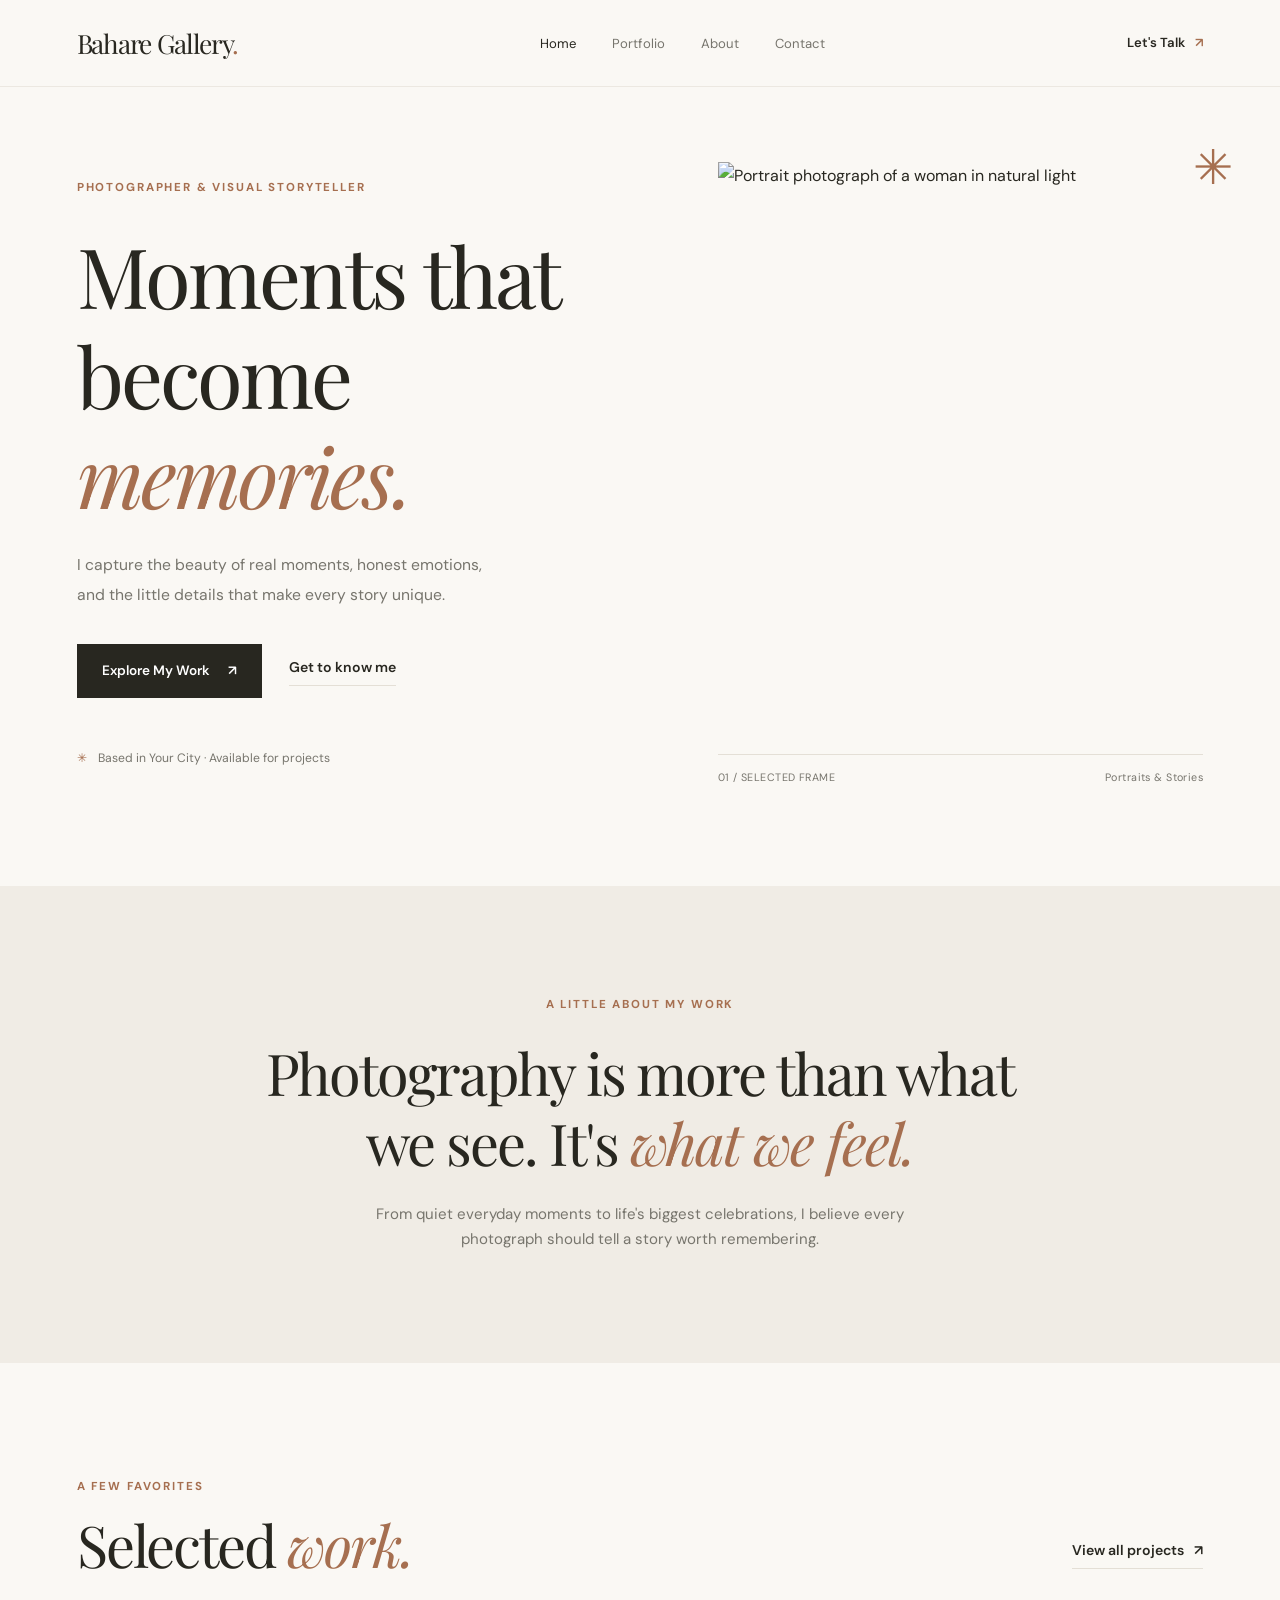
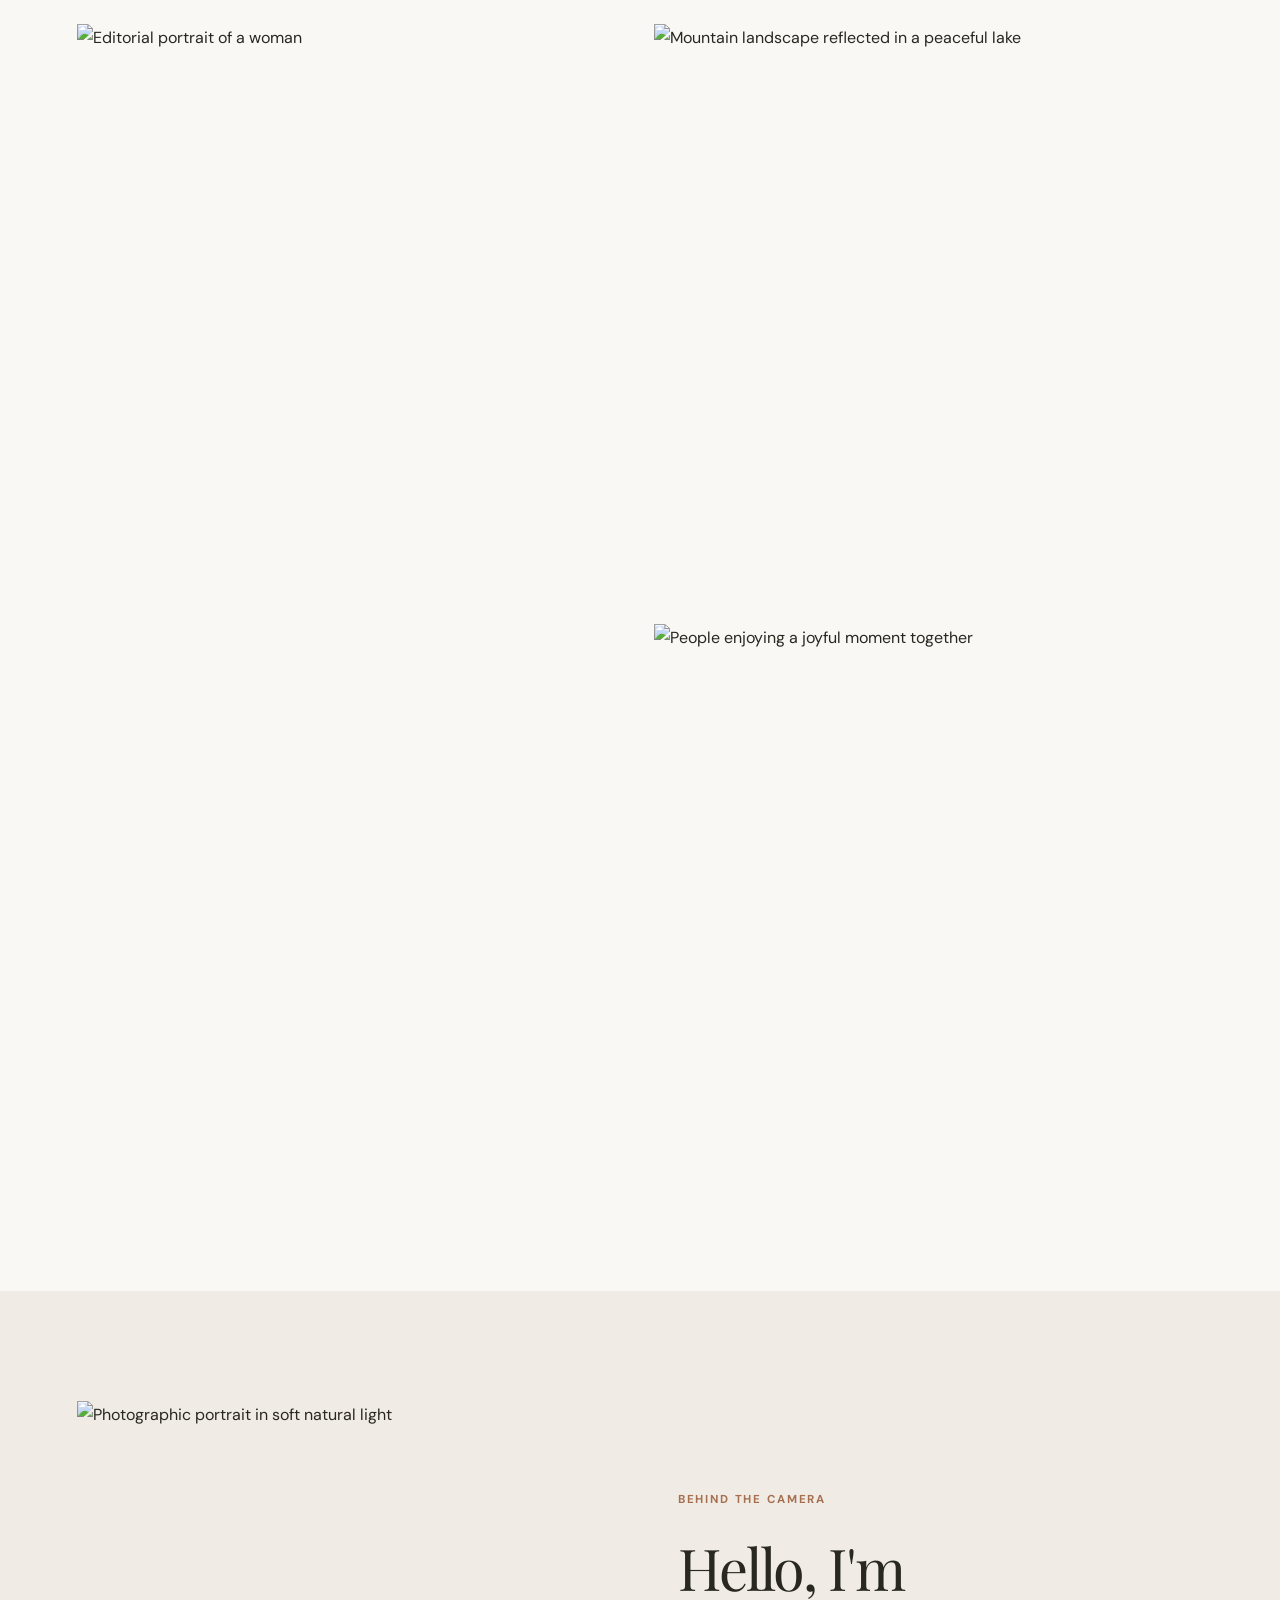
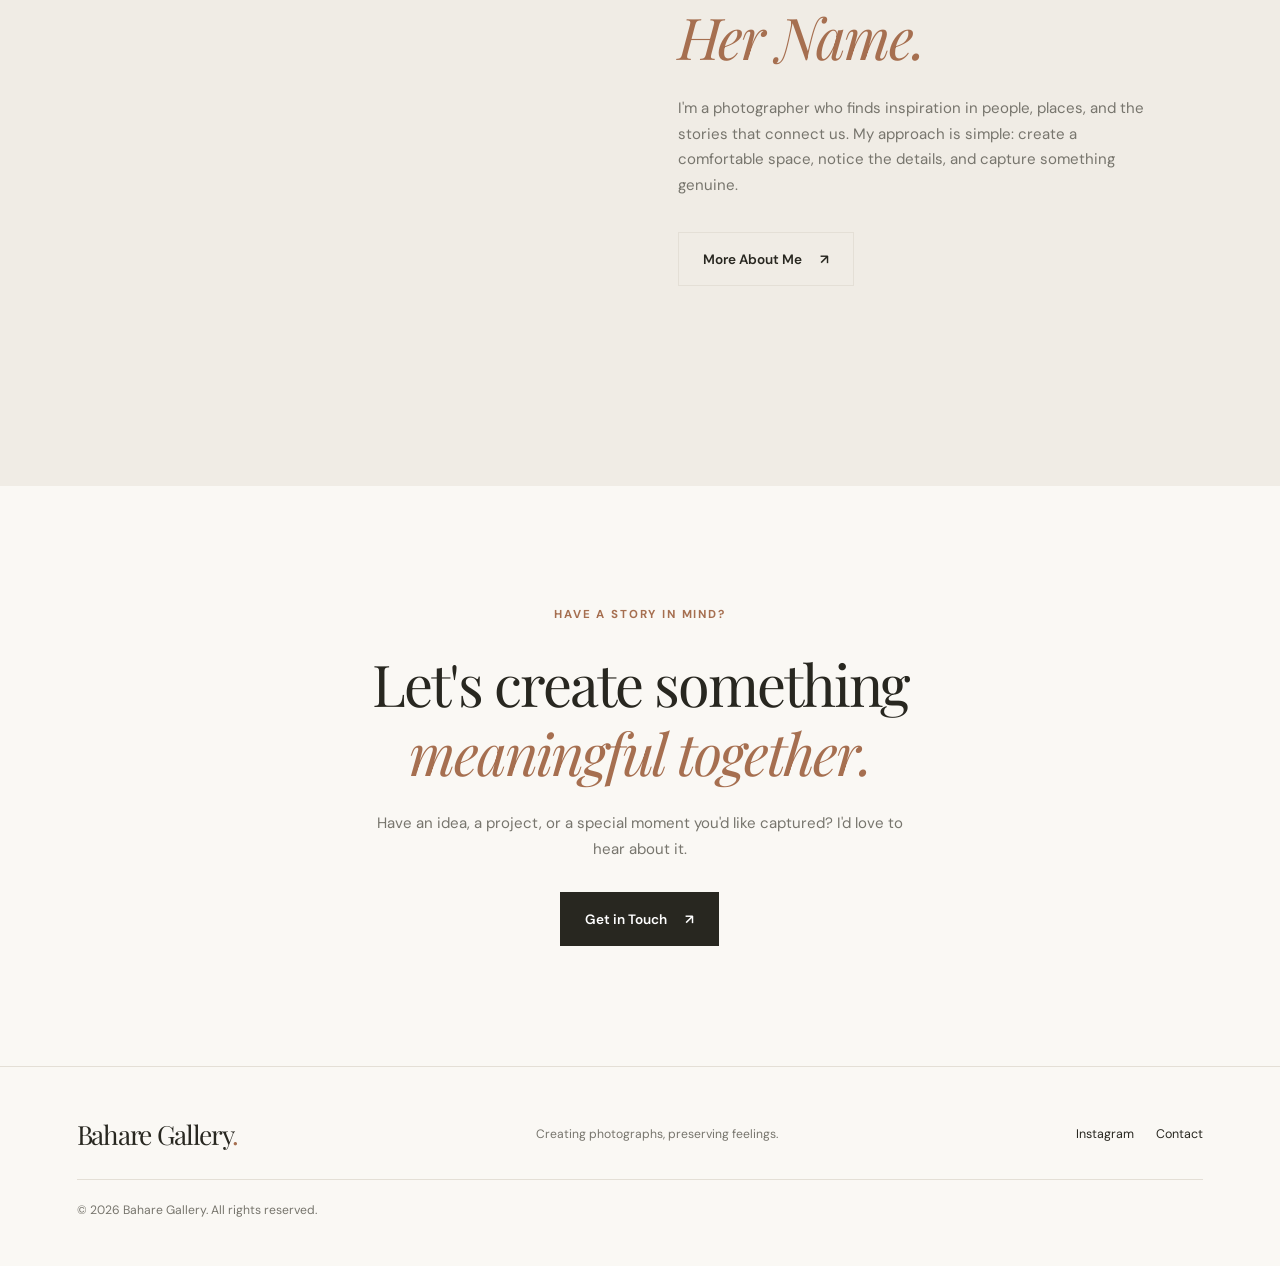
==== index.html @ af7905ae "Add files via upload" ====
<!DOCTYPE html>
<html lang="en">
<head>
    <meta charset="UTF-8">
    <meta name="viewport" content="width=device-width, initial-scale=1.0">

    <meta
        name="description"
        content="Explore the photography portfolio of a creative photographer, featuring portraits, nature, and special moments."
    >

    <title>Bahare | Photography</title>

    <!-- Google Fonts -->
    <link rel="preconnect" href="https://fonts.googleapis.com">
    <link rel="preconnect" href="https://fonts.gstatic.com" crossorigin>
    <link
        href="https://fonts.googleapis.com/css2?family=DM+Sans:wght@400;500;600;700&family=Playfair+Display:wght@400;500;600&display=swap"
        rel="stylesheet"
    >

    <!-- favicon -->
    <link rel="apple-touch-icon" sizes="180x180" href="images/apple-touch-icon.png">
    <link rel="icon" type="image/png" sizes="32x32" href="images/favicon-32x32.png">
    <link rel="icon" type="image/png" sizes="16x16" href="images/favicon-16x16.png">
    <link rel="manifest" href="images/site.webmanifest">


    <!-- Main stylesheet -->
    <link rel="stylesheet" href="css/style.css">

    <!-- JavaScript -->
    <script src="js/main.js" defer></script>
</head>

<body>

    <!-- =========================
         HEADER & NAVIGATION
    ========================== -->
    <header class="site-header">
        <nav class="navbar container" aria-label="Main navigation">

            <a href="index.html" class="logo">
                Bahare Gallery<span>.</span>
            </a>

            <ul class="nav-links">
                <li><a href="index.html" aria-current="page">Home</a></li>
                <li><a href="pages/portfolio.html">Portfolio</a></li>
                <li><a href="pages/about.html">About</a></li>
                <li><a href="pages/contact.html">Contact</a></li>
            </ul>

            <a href="pages/contact.html" class="nav-cta">
                Let's Talk <span aria-hidden="true">↗</span>
            </a>

            <button
                class="menu-toggle"
                type="button"
                aria-label="Open navigation menu"
                aria-expanded="false"
                aria-controls="navigation-links"
            >
                <span></span>
                <span></span>
            </button>

        </nav>
    </header>


    <main>

        <!-- =========================
             HERO SECTION
        ========================== -->
        <section class="hero container" aria-labelledby="hero-title">

            <div class="hero-content">

                <p class="eyebrow">
                    PHOTOGRAPHER & VISUAL STORYTELLER
                </p>

                <h1 id="hero-title">
                    Moments that<br>
                    become <em>memories.</em>
                </h1>

                <p class="hero-description">
                    I capture the beauty of real moments, honest emotions,
                    and the little details that make every story unique.
                </p>

                <div class="hero-actions">
                    <a href="pages/portfolio.html" class="button button-primary">
                        Explore My Work <span aria-hidden="true">↗</span>
                    </a>

                    <a href="pages/about.html" class="text-link">
                        Get to know me
                    </a>
                </div>

                <p class="hero-location">
                    <span aria-hidden="true">✳</span>
                    Based in Your City · Available for projects
                </p>

            </div>

            <div class="hero-visual">

                <img
                    class="hero-image"
                    src="https://images.unsplash.com/photo-1534528741775-53994a69daeb?auto=format&fit=crop&w=1100&q=85"
                    alt="Portrait photograph of a woman in natural light"
                    fetchpriority="high"
                >

                <div class="image-caption">
                    <span>01 / SELECTED FRAME</span>
                    <span>Portraits & Stories</span>
                </div>

                <span class="hero-decoration" aria-hidden="true">✳</span>

            </div>

        </section>


        <!-- =========================
             INTRODUCTION
        ========================== -->
        <section class="intro-section">
            <div class="container intro-content">

                <p class="eyebrow">A LITTLE ABOUT MY WORK</p>

                <h2>
                    Photography is more than what we see.
                    It's <em>what we feel.</em>
                </h2>

                <p>
                    From quiet everyday moments to life's biggest celebrations,
                    I believe every photograph should tell a story worth
                    remembering.
                </p>

            </div>
        </section>


        <!-- =========================
             SELECTED PORTFOLIO
        ========================== -->
        <section
            class="portfolio-section container"
            aria-labelledby="portfolio-title"
        >

            <div class="section-heading">

                <div>
                    <p class="eyebrow">A FEW FAVORITES</p>
                    <h2 id="portfolio-title">Selected <em>work.</em></h2>
                </div>

                <a href="pages/portfolio.html" class="text-link">
                    View all projects <span aria-hidden="true">↗</span>
                </a>

            </div>

            <div class="portfolio-grid">

                <a
                    href="pages/portfolio.html"
                    class="portfolio-card portfolio-card-large"
                    aria-label="Explore portrait photography"
                >
                    <img
                        src="https://images.unsplash.com/photo-1531123897727-8f129e1688ce?auto=format&fit=crop&w=1000&q=85"
                        alt="Editorial portrait of a woman"
                        loading="lazy"
                    >

                    <div class="portfolio-card-info">
                        <div>
                            <h3>Portraits</h3>
                            <p>People, personality, and emotion</p>
                        </div>
                        <span aria-hidden="true">↗</span>
                    </div>
                </a>

                <a
                    href="pages/portfolio.html"
                    class="portfolio-card"
                    aria-label="Explore nature photography"
                >
                    <img
                        src="https://images.unsplash.com/photo-1470770841072-f978cf4d019e?auto=format&fit=crop&w=900&q=85"
                        alt="Mountain landscape reflected in a peaceful lake"
                        loading="lazy"
                    >

                    <div class="portfolio-card-info">
                        <div>
                            <h3>Nature</h3>
                            <p>The world, beautifully still</p>
                        </div>
                        <span aria-hidden="true">↗</span>
                    </div>
                </a>

                <a
                    href="pages/portfolio.html"
                    class="portfolio-card"
                    aria-label="Explore lifestyle photography"
                >
                    <img
                        src="https://images.unsplash.com/photo-1511988617509-a57c8a288659?auto=format&fit=crop&w=900&q=85"
                        alt="People enjoying a joyful moment together"
                        loading="lazy"
                    >

                    <div class="portfolio-card-info">
                        <div>
                            <h3>Lifestyle</h3>
                            <p>Unscripted, natural moments</p>
                        </div>
                        <span aria-hidden="true">↗</span>
                    </div>
                </a>

            </div>

        </section>


        <!-- =========================
             ABOUT PREVIEW
        ========================== -->
        <section class="about-preview">
            <div class="container about-layout">

                <div class="about-image-wrapper">
                    <img
                        src="https://images.unsplash.com/photo-1488426862026-3ee34a7d66df?auto=format&fit=crop&w=900&q=85"
                        alt="Photographic portrait in soft natural light"
                        loading="lazy"
                    >
                </div>

                <div class="about-content">

                    <p class="eyebrow">BEHIND THE CAMERA</p>

                    <h2>
                        Hello, I'm<br>
                        <em>Her Name.</em>
                    </h2>

                    <p>
                        I'm a photographer who finds inspiration in people,
                        places, and the stories that connect us. My approach
                        is simple: create a comfortable space, notice the
                        details, and capture something genuine.
                    </p>

                    <a href="pages/about.html" class="button button-outline">
                        More About Me <span aria-hidden="true">↗</span>
                    </a>

                </div>

            </div>
        </section>


        <!-- =========================
             CONTACT CALL TO ACTION
        ========================== -->
        <section class="contact-section container">

            <p class="eyebrow">HAVE A STORY IN MIND?</p>

            <h2>
                Let's create something<br>
                <em>meaningful together.</em>
            </h2>

            <p>
                Have an idea, a project, or a special moment you'd like
                captured? I'd love to hear about it.
            </p>

            <a href="pages/contact.html" class="button button-primary">
                Get in Touch <span aria-hidden="true">↗</span>
            </a>

        </section>

    </main>


    <!-- =========================
         FOOTER
    ========================== -->
    <footer class="site-footer">

        <div class="container footer-content">

            <a href="index.html" class="logo">
                Bahare Gallery<span>.</span>
            </a>

            <p>Creating photographs, preserving feelings.</p>

            <div class="social-links" aria-label="Social media">
                <a
                    href="https://www.instagram.com/"
                    target="_blank"
                    rel="noopener noreferrer"
                >
                    Instagram
                </a>

                <a href="pages/contact.html">Contact</a>
            </div>

            <p class="copyright">
                &copy; <span id="current-year">2026</span> Bahare Gallery.
                All rights reserved.
            </p>

        </div>

    </footer>

</body>
</html>
---- css/style.css ----
/* ========================================
   1. VARIABLES & RESET
======================================== */

:root {
    --color-bg: #faf8f4;
    --color-surface: #f0ece5;
    --color-text: #282720;
    --color-muted: #77756d;
    --color-accent: #a66f50;
    --color-border: #e4dfd6;

    --font-heading: "Playfair Display", Georgia, serif;
    --font-body: "DM Sans", Arial, sans-serif;

    --container-width: 1200px;
    --page-padding: 6%;
    --transition: 250ms ease;
}

* {
    margin: 0;
    padding: 0;
    box-sizing: border-box;
}

html {
    scroll-behavior: smooth;
    scroll-padding-top: 90px;
}

body {
    font-family: var(--font-body);
    background: var(--color-bg);
    color: var(--color-text);
    line-height: 1.7;
    -webkit-font-smoothing: antialiased;
}

img {
    display: block;
    width: 100%;
    height: 100%;
    object-fit: cover;
}

a {
    color: inherit;
    text-decoration: none;
}

button,
a {
    -webkit-tap-highlight-color: transparent;
}

button {
    font: inherit;
}

ul {
    list-style: none;
}

.container {
    width: min(
        var(--container-width),
        calc(100% - var(--page-padding) * 2)
    );
    margin-inline: auto;
}

::selection {
    background: #d9b9a4;
    color: #282720;
}


/* ========================================
   2. TYPOGRAPHY & SHARED ELEMENTS
======================================== */

h1,
h2,
h3 {
    font-weight: 400;
    line-height: 1.2;
}

h1,
h2 {
    font-family: var(--font-heading);
    letter-spacing: -0.035em;
}

h1 {
    font-size: clamp(3rem, 6.5vw, 6rem);
}

h2 {
    font-size: clamp(2.4rem, 4.5vw, 4rem);
}

h3 {
    font-family: var(--font-heading);
}

em {
    font-weight: 400;
    color: var(--color-accent);
}

.eyebrow {
    color: var(--color-accent);
    font-size: 0.72rem;
    font-weight: 700;
    letter-spacing: 0.16em;
    line-height: 1.6;
}

.text-link {
    display: inline-flex;
    align-items: center;
    gap: 10px;
    width: fit-content;
    font-size: 0.88rem;
    font-weight: 600;
    border-bottom: 1px solid var(--color-border);
    padding-bottom: 5px;
    transition: color var(--transition),
                border-color var(--transition);
}

.text-link:hover {
    color: var(--color-accent);
    border-color: var(--color-accent);
}

.button {
    display: inline-flex;
    align-items: center;
    justify-content: center;
    gap: 18px;
    min-height: 54px;
    padding: 14px 24px;
    font-size: 0.85rem;
    font-weight: 600;
    transition: background var(--transition),
                color var(--transition),
                border-color var(--transition),
                transform var(--transition);
}

.button:hover {
    transform: translateY(-2px);
}

.button-primary {
    background: var(--color-text);
    color: white;
    border: 1px solid var(--color-text);
}

.button-primary:hover {
    background: var(--color-accent);
    border-color: var(--color-accent);
}

.button-outline {
    border: 1px solid var(--color-border);
    background: transparent;
}

.button-outline:hover {
    border-color: var(--color-text);
    background: var(--color-text);
    color: white;
}


/* ========================================
   3. HEADER & NAVIGATION
======================================== */

.site-header {
    position: sticky;
    top: 0;
    z-index: 100;
    background: rgb(250 248 244 / 94%);
    backdrop-filter: blur(14px);
    border-bottom: 1px solid rgb(228 223 214 / 65%);
}

.navbar {
    min-height: 86px;
    display: flex;
    align-items: center;
    justify-content: space-between;
    gap: 30px;
}

.logo {
    font-family: var(--font-heading);
    font-size: 1.65rem;
    letter-spacing: -0.05em;
    white-space: nowrap;
}

.logo span {
    color: var(--color-accent);
}

.nav-links {
    display: flex;
    align-items: center;
    gap: 36px;
}

.nav-links a {
    font-size: 0.82rem;
    color: var(--color-muted);
    transition: color var(--transition);
}

.nav-links a:hover,
.nav-links a[aria-current="page"] {
    color: var(--color-text);
}

.nav-cta {
    font-size: 0.82rem;
    font-weight: 600;
    display: inline-flex;
    align-items: center;
    gap: 10px;
}

.nav-cta span {
    color: var(--color-accent);
}

.menu-toggle {
    display: none;
    width: 44px;
    height: 44px;
    border: 1px solid var(--color-border);
    background: transparent;
    cursor: pointer;
    align-items: center;
    justify-content: center;
    flex-direction: column;
    gap: 6px;
}

.menu-toggle span {
    width: 19px;
    height: 1px;
    background: var(--color-text);
    transition: transform var(--transition);
}


/* ========================================
   4. HERO SECTION
======================================== */

.hero {
    min-height: 690px;
    padding-block: 75px 100px;
    display: grid;
    grid-template-columns: 1fr 0.88fr;
    align-items: center;
    gap: clamp(45px, 7vw, 100px);
}

.hero-content {
    max-width: 590px;
}

.hero-content .eyebrow {
    margin-bottom: 27px;
}

.hero-content h1 {
    margin-bottom: 26px;
}

.hero-description {
    color: var(--color-muted);
    font-size: 0.98rem;
    max-width: 430px;
    line-height: 1.9;
}

.hero-actions {
    display: flex;
    align-items: center;
    flex-wrap: wrap;
    gap: 27px;
    margin-top: 34px;
}

.hero-location {
    margin-top: 50px;
    font-size: 0.76rem;
    color: var(--color-muted);
}

.hero-location span {
    color: var(--color-accent);
    margin-right: 8px;
}

.hero-visual {
    position: relative;
    padding-bottom: 34px;
}

.hero-image {
    aspect-ratio: 0.78;
    max-height: 590px;
    object-position: center 35%;
}

.image-caption {
    position: absolute;
    bottom: 0;
    left: 0;
    right: 0;
    display: flex;
    justify-content: space-between;
    gap: 15px;
    padding-top: 13px;
    border-top: 1px solid var(--color-border);
    color: var(--color-muted);
    font-size: 0.67rem;
    letter-spacing: 0.04em;
}

.hero-decoration {
    position: absolute;
    top: -35px;
    right: -30px;
    font-size: 3rem;
    color: var(--color-accent);
}


/* ========================================
   5. INTRODUCTION
======================================== */

.intro-section {
    background: var(--color-surface);
    padding-block: 110px;
    text-align: center;
}

.intro-content {
    max-width: 820px;
}

.intro-content .eyebrow {
    margin-bottom: 24px;
}

.intro-content h2 {
    margin-bottom: 25px;
}

.intro-content > p:last-child {
    max-width: 590px;
    margin-inline: auto;
    color: var(--color-muted);
    font-size: 0.94rem;
}


/* ========================================
   6. SELECTED PORTFOLIO
======================================== */

.portfolio-section {
    padding-block: 115px;
}

.section-heading {
    display: flex;
    justify-content: space-between;
    align-items: end;
    gap: 30px;
    margin-bottom: 45px;
}

.section-heading .eyebrow {
    margin-bottom: 14px;
}

.section-heading .text-link {
    margin-bottom: 10px;
}

.portfolio-grid {
    display: grid;
    grid-template-columns: 1fr 1fr;
    gap: 48px 28px;
}

.portfolio-card {
    min-width: 0;
}

.portfolio-card-large {
    grid-row: span 2;
}

.portfolio-card img {
    aspect-ratio: 1.15;
    transition: transform 500ms ease;
}

.portfolio-card-large img {
    aspect-ratio: 0.76;
}

.portfolio-card {
    overflow: hidden;
}

.portfolio-card > img {
    transition: transform 600ms cubic-bezier(0.2, 0.7, 0.2, 1);
}

.portfolio-card:hover > img {
    transform: scale(1.035);
}

.portfolio-card-info {
    display: flex;
    justify-content: space-between;
    align-items: start;
    gap: 15px;
    padding-top: 18px;
}

.portfolio-card-info h3 {
    font-size: 1.55rem;
    margin-bottom: 5px;
}

.portfolio-card-info p {
    font-size: 0.8rem;
    color: var(--color-muted);
}

.portfolio-card-info > span {
    color: var(--color-accent);
    font-size: 1.15rem;
}


/* ========================================
   7. ABOUT PREVIEW
======================================== */

.about-preview {
    background: var(--color-surface);
    padding-block: 110px;
}

.about-layout {
    display: grid;
    grid-template-columns: 0.9fr 1fr;
    align-items: center;
    gap: clamp(50px, 10vw, 135px);
}

.about-image-wrapper {
    max-width: 460px;
}

.about-image-wrapper img {
    aspect-ratio: 0.8;
}

.about-content .eyebrow {
    margin-bottom: 23px;
}

.about-content h2 {
    margin-bottom: 25px;
}

.about-content > p:not(.eyebrow) {
    max-width: 480px;
    color: var(--color-muted);
    font-size: 0.94rem;
    margin-bottom: 32px;
}

.about-content .button {
    margin-top: 2px;
}


/* ========================================
   8. CONTACT SECTION
======================================== */

.contact-section {
    padding-block: 120px;
    text-align: center;
}

.contact-section .eyebrow {
    margin-bottom: 24px;
}

.contact-section h2 {
    margin-bottom: 24px;
}

.contact-section > p:not(.eyebrow) {
    max-width: 540px;
    margin: 0 auto 30px;
    color: var(--color-muted);
    font-size: 0.94rem;
}

.contact-section .button {
    margin-inline: auto;
}


/* ========================================
   9. FOOTER
======================================== */

.site-footer {
    border-top: 1px solid var(--color-border);
    padding-block: 45px;
}

.footer-content {
    display: flex;
    align-items: center;
    justify-content: space-between;
    flex-wrap: wrap;
    gap: 22px;
}

.footer-content > p {
    color: var(--color-muted);
    font-size: 0.76rem;
}

.social-links {
    display: flex;
    gap: 22px;
    font-size: 0.78rem;
}

.social-links a:hover {
    color: var(--color-accent);
}

.footer-content .copyright {
    width: 100%;
    padding-top: 20px;
    border-top: 1px solid var(--color-border);
}


/* ========================================
   10. ACCESSIBILITY
======================================== */

:focus-visible {
    outline: 2px solid var(--color-accent);
    outline-offset: 4px;
}

@media (prefers-reduced-motion: reduce) {
    *,
    *::before,
    *::after {
        scroll-behavior: auto !important;
        transition-duration: 0.01ms !important;
        animation-duration: 0.01ms !important;
    }
}


/* ========================================
   11. TABLETS
======================================== */

@media (max-width: 900px) {
    :root {
        --page-padding: 5%;
    }

    .navbar {
        gap: 20px;
    }

    .nav-links {
        gap: 20px;
    }

    .hero {
        min-height: auto;
        gap: 40px;
        padding-block: 65px 80px;
    }

    .hero-content h1 {
        font-size: clamp(2.8rem, 6vw, 4.4rem);
    }

    .hero-actions {
        gap: 18px;
    }

    .about-layout {
        gap: 50px;
    }

    .footer-content {
        column-gap: 25px;
    }
}


/* ========================================
   12. MOBILE NAVIGATION & LAYOUT
======================================== */

@media (max-width: 650px) {
    :root {
        --page-padding: 6%;
    }

    .navbar {
        min-height: 72px;
        flex-wrap: wrap;
        gap: 0;
    }

    .logo {
        font-size: 1.45rem;
    }

    .nav-cta {
        margin-left: auto;
        margin-right: 15px;
        font-size: 0.75rem;
    }

    .menu-toggle {
        display: flex;
    }

    .nav-links {
        display: none;
        width: 100%;
        flex-direction: column;
        align-items: stretch;
        gap: 0;
        padding-block: 10px 18px;
    }

    .nav-links.is-open {
        display: flex;
    }

    .nav-links li a {
        display: block;
        padding: 13px 0;
        border-bottom: 1px solid var(--color-border);
    }

    .hero {
        grid-template-columns: 1fr;
        gap: 45px;
        padding-block: 65px 75px;
    }

    .hero-content h1 {
        font-size: clamp(3rem, 12vw, 4.5rem);
    }

    .hero-content .eyebrow {
        margin-bottom: 22px;
    }

    .hero-description {
        font-size: 0.92rem;
    }

    .hero-actions {
        align-items: flex-start;
        gap: 20px;
    }

    .hero-location {
        margin-top: 32px;
    }

    .hero-image {
        width: 100%;
        aspect-ratio: 0.9;
        max-height: 520px;
    }

    .hero-decoration {
        right: -10px;
        top: -25px;
        font-size: 2.4rem;
    }

    .intro-section {
        padding-block: 75px;
    }

    .intro-content h2 {
        font-size: 2.6rem;
    }

    .portfolio-section {
        padding-block: 80px;
    }

    .section-heading {
        align-items: flex-start;
        flex-direction: column;
        gap: 18px;
        margin-bottom: 32px;
    }

    .portfolio-grid {
        grid-template-columns: 1fr;
        gap: 38px;
    }

    .portfolio-card-large {
        grid-row: auto;
    }

    .portfolio-card-large img,
    .portfolio-card img {
        aspect-ratio: 0.95;
    }

    .about-preview {
        padding-block: 75px;
    }

    .about-layout {
        grid-template-columns: 1fr;
        gap: 38px;
    }

    .about-image-wrapper {
        max-width: 100%;
    }

    .about-image-wrapper img {
        aspect-ratio: 0.95;
    }

    .contact-section {
        padding-block: 85px;
    }

    .contact-section h2 {
        font-size: 2.7rem;
    }

    .footer-content {
        flex-direction: column;
        align-items: flex-start;
        gap: 18px;
    }

    .footer-content .copyright {
        margin-top: 5px;
    }
}


/* ========================================
   13. SMALL MOBILE SCREENS
======================================== */

@media (max-width: 380px) {
    .nav-cta {
        display: none;
    }

    .hero-content h1 {
        font-size: 2.8rem;
    }

    .button {
        padding: 12px 17px;
        gap: 10px;
    }

    .hero-actions {
        gap: 16px;
    }

    .intro-content h2,
    .contact-section h2 {
        font-size: 2.25rem;
    }
}
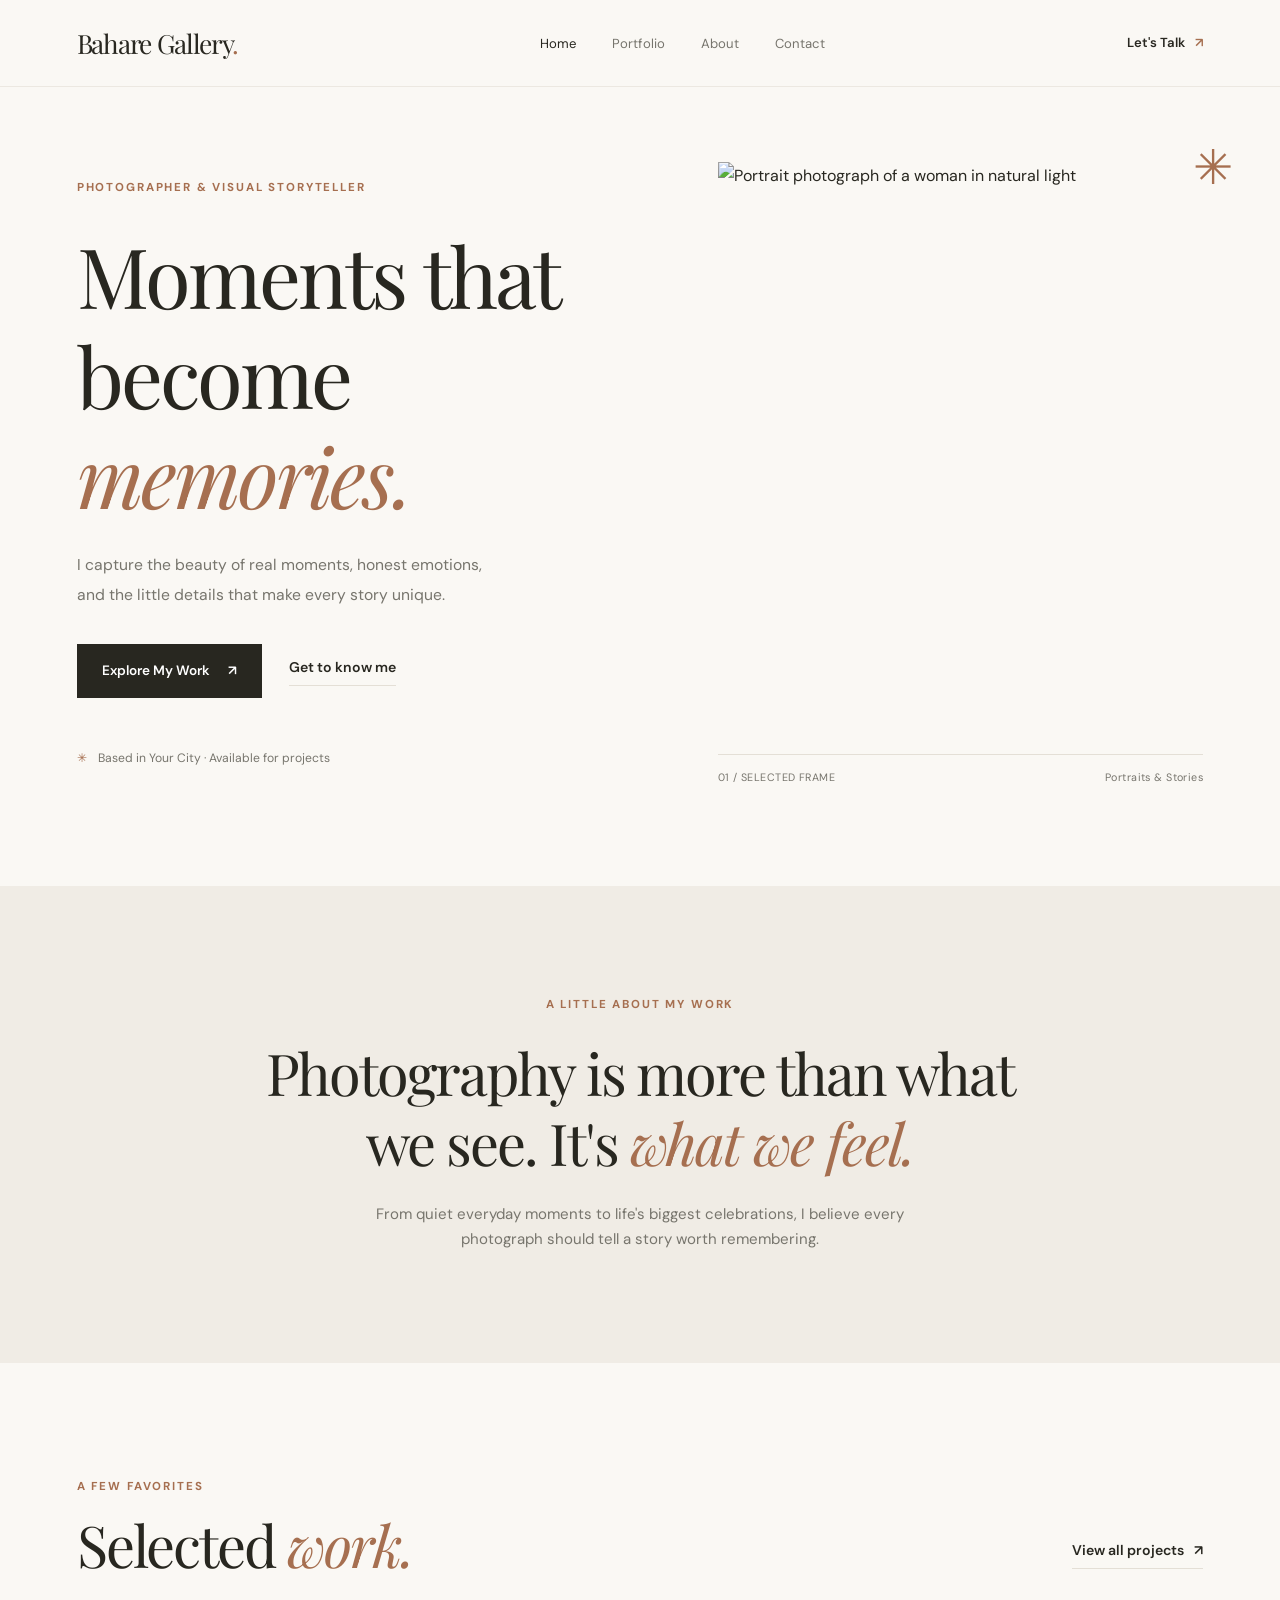
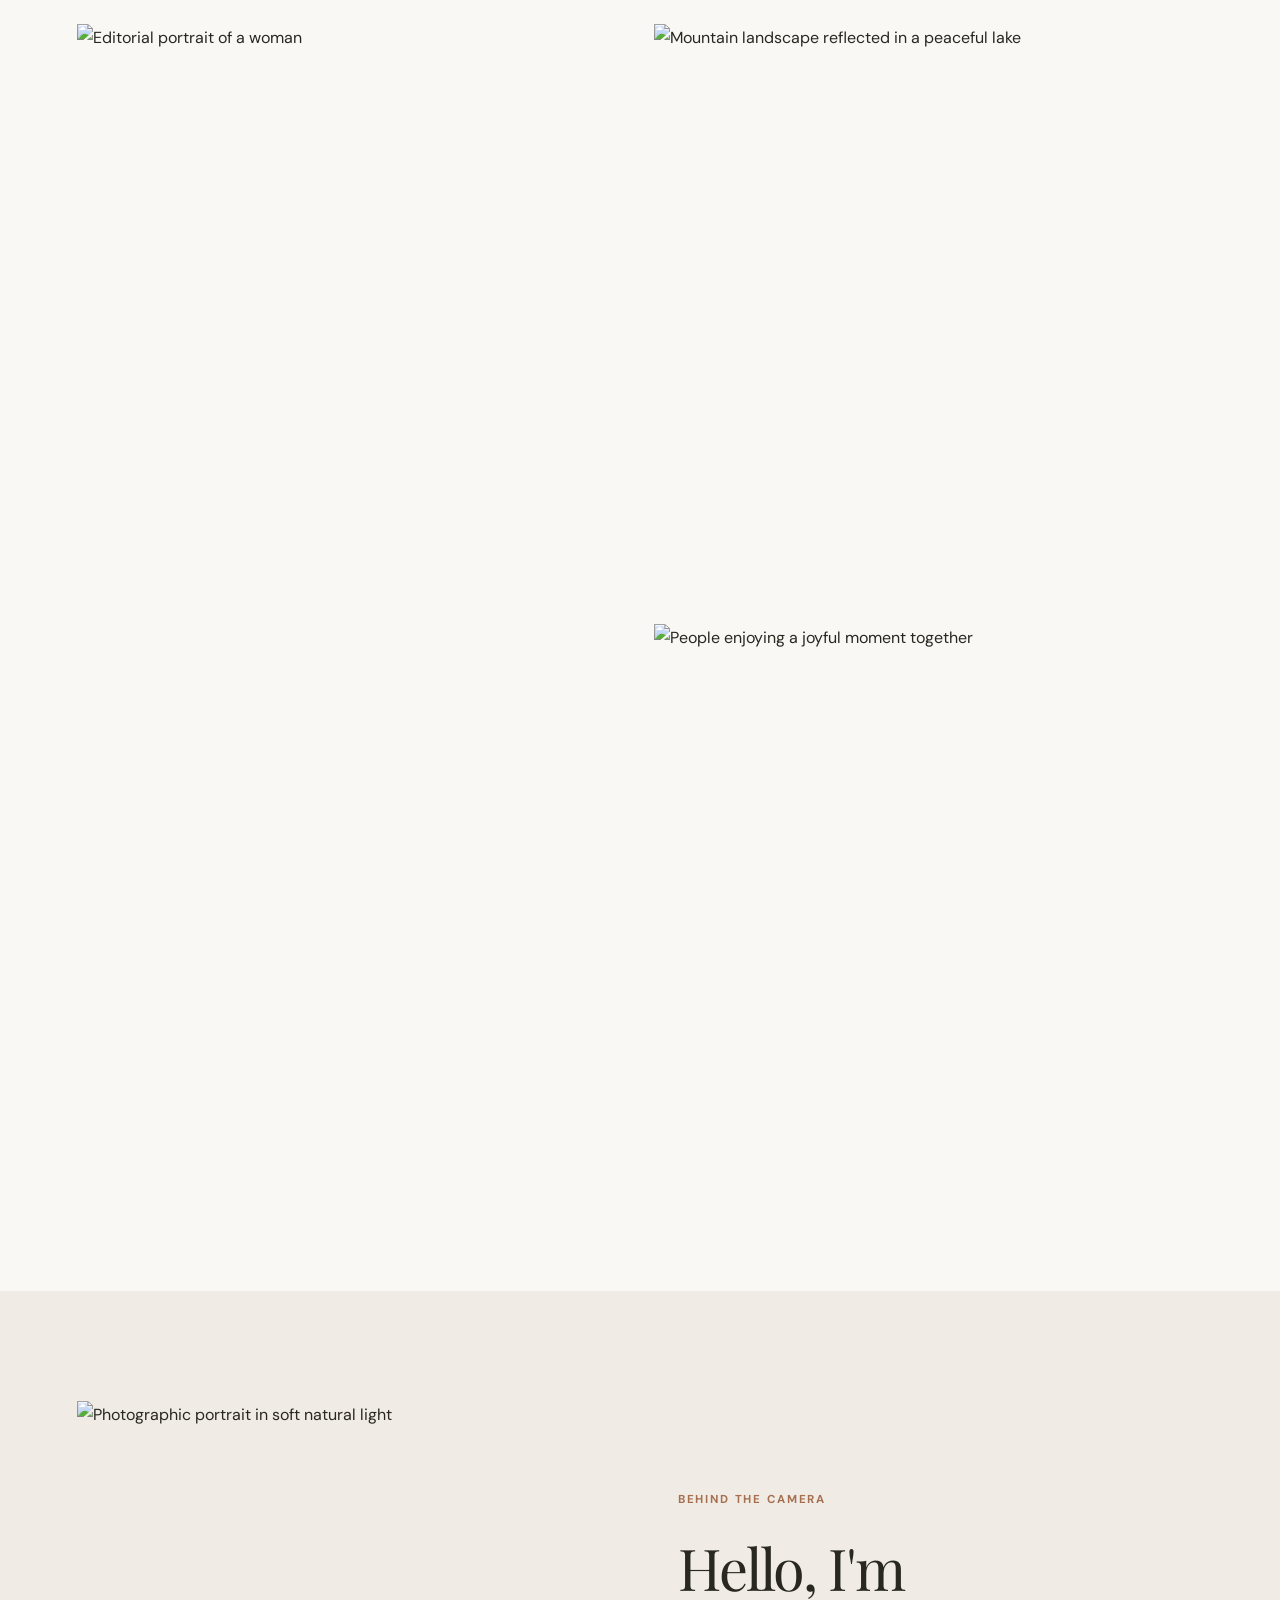
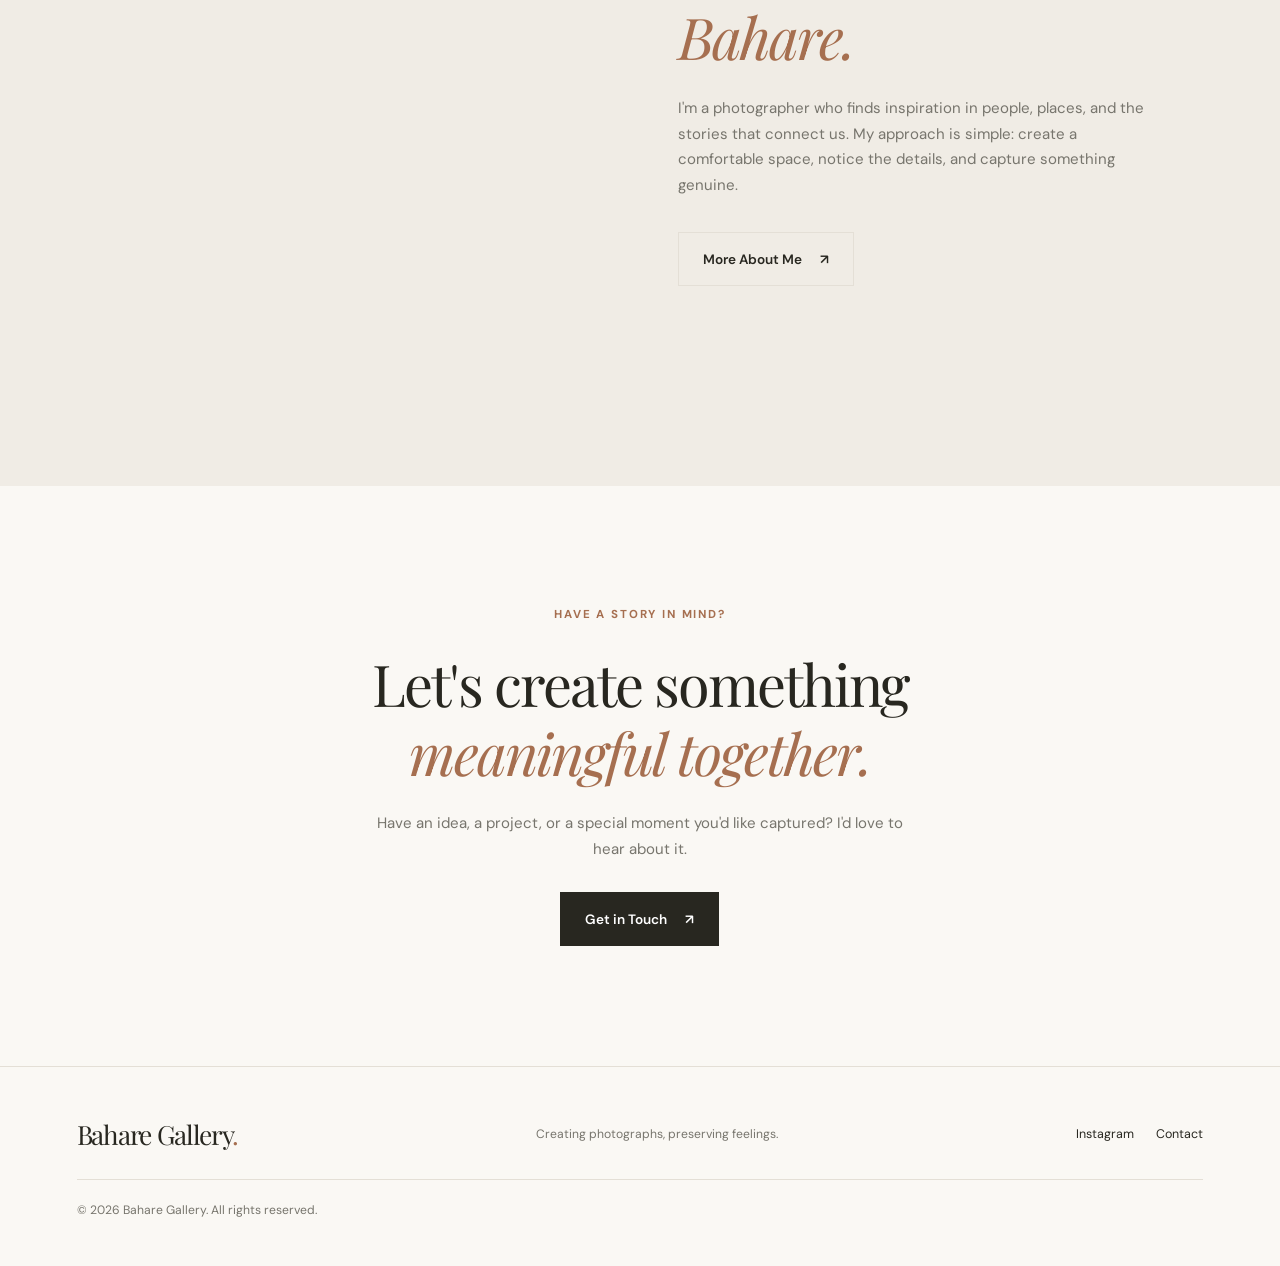
==== commit d2fb80cf: "Update index.html" ====
--- a/index.html
+++ b/index.html
@@ -264,7 +264,7 @@
 
                     <h2>
                         Hello, I'm<br>
-                        <em>Her Name.</em>
+                        <em>Bahare.</em>
                     </h2>
 
                     <p>
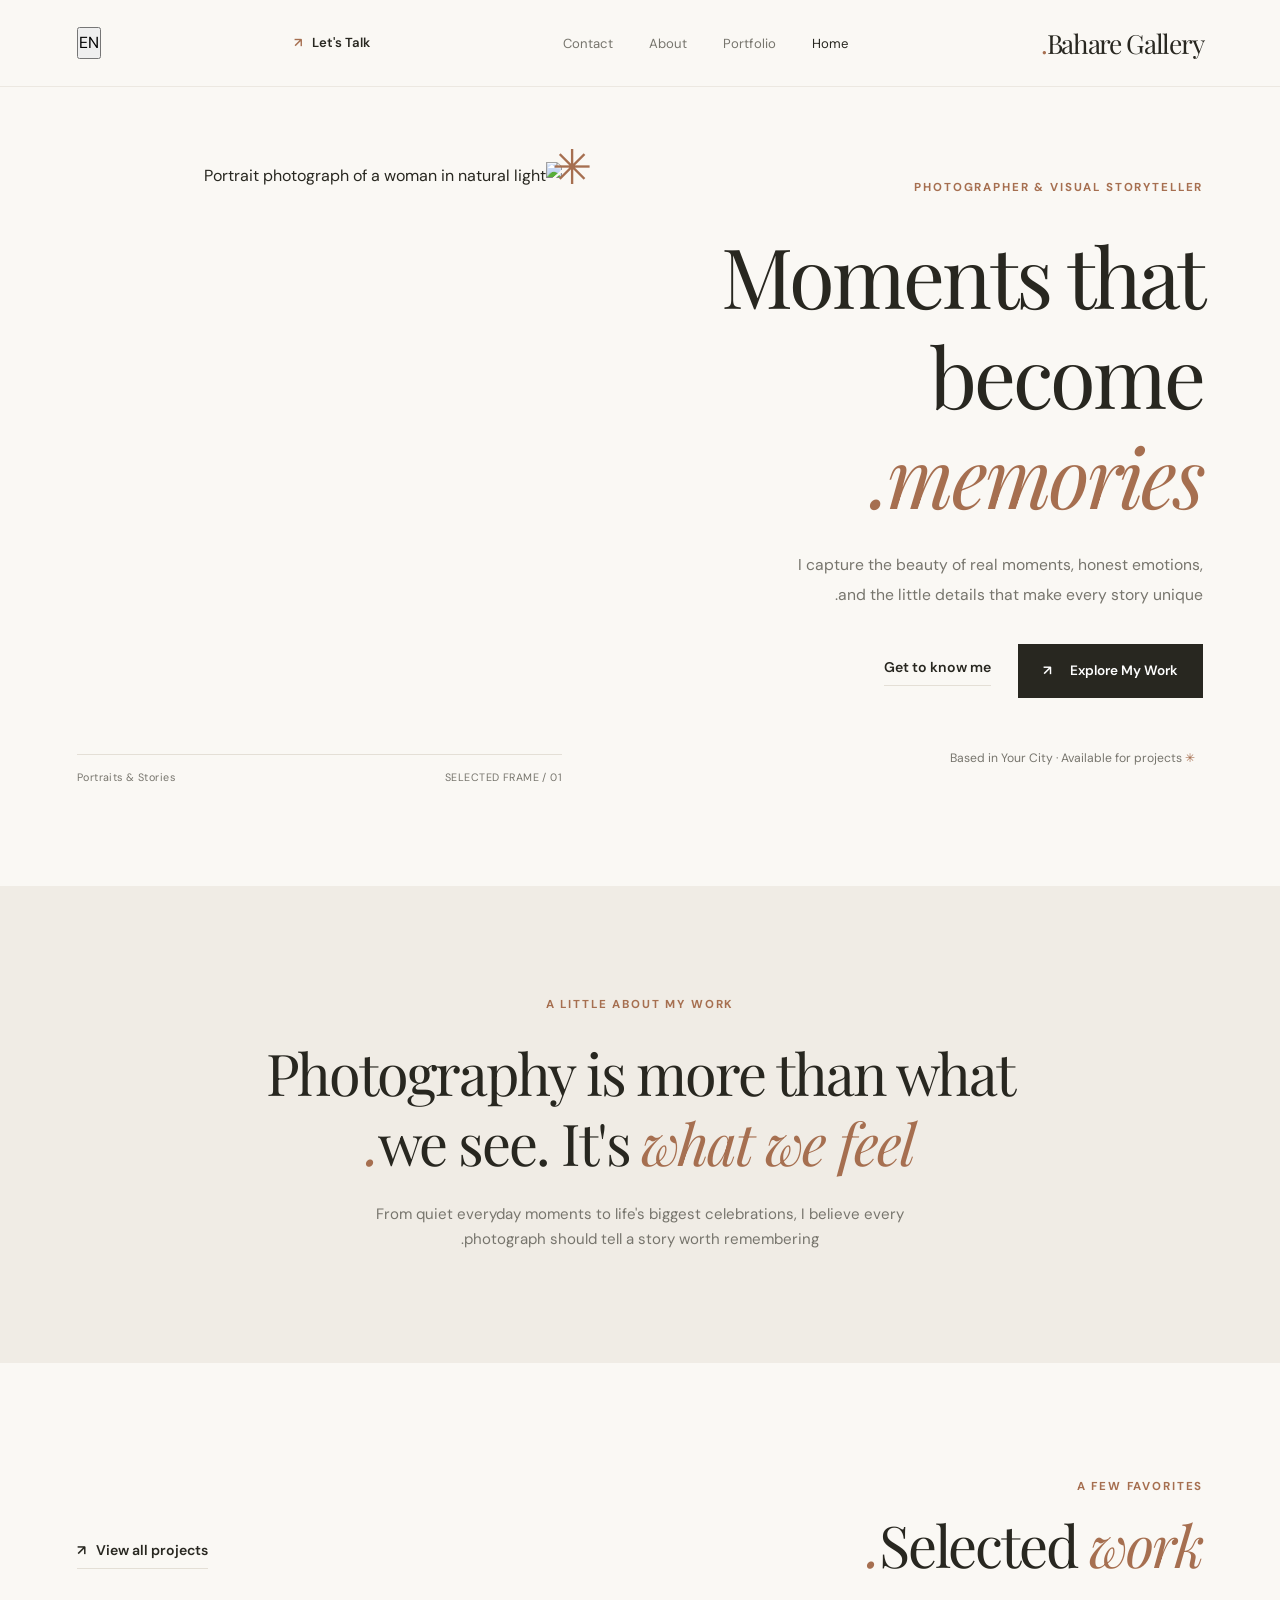
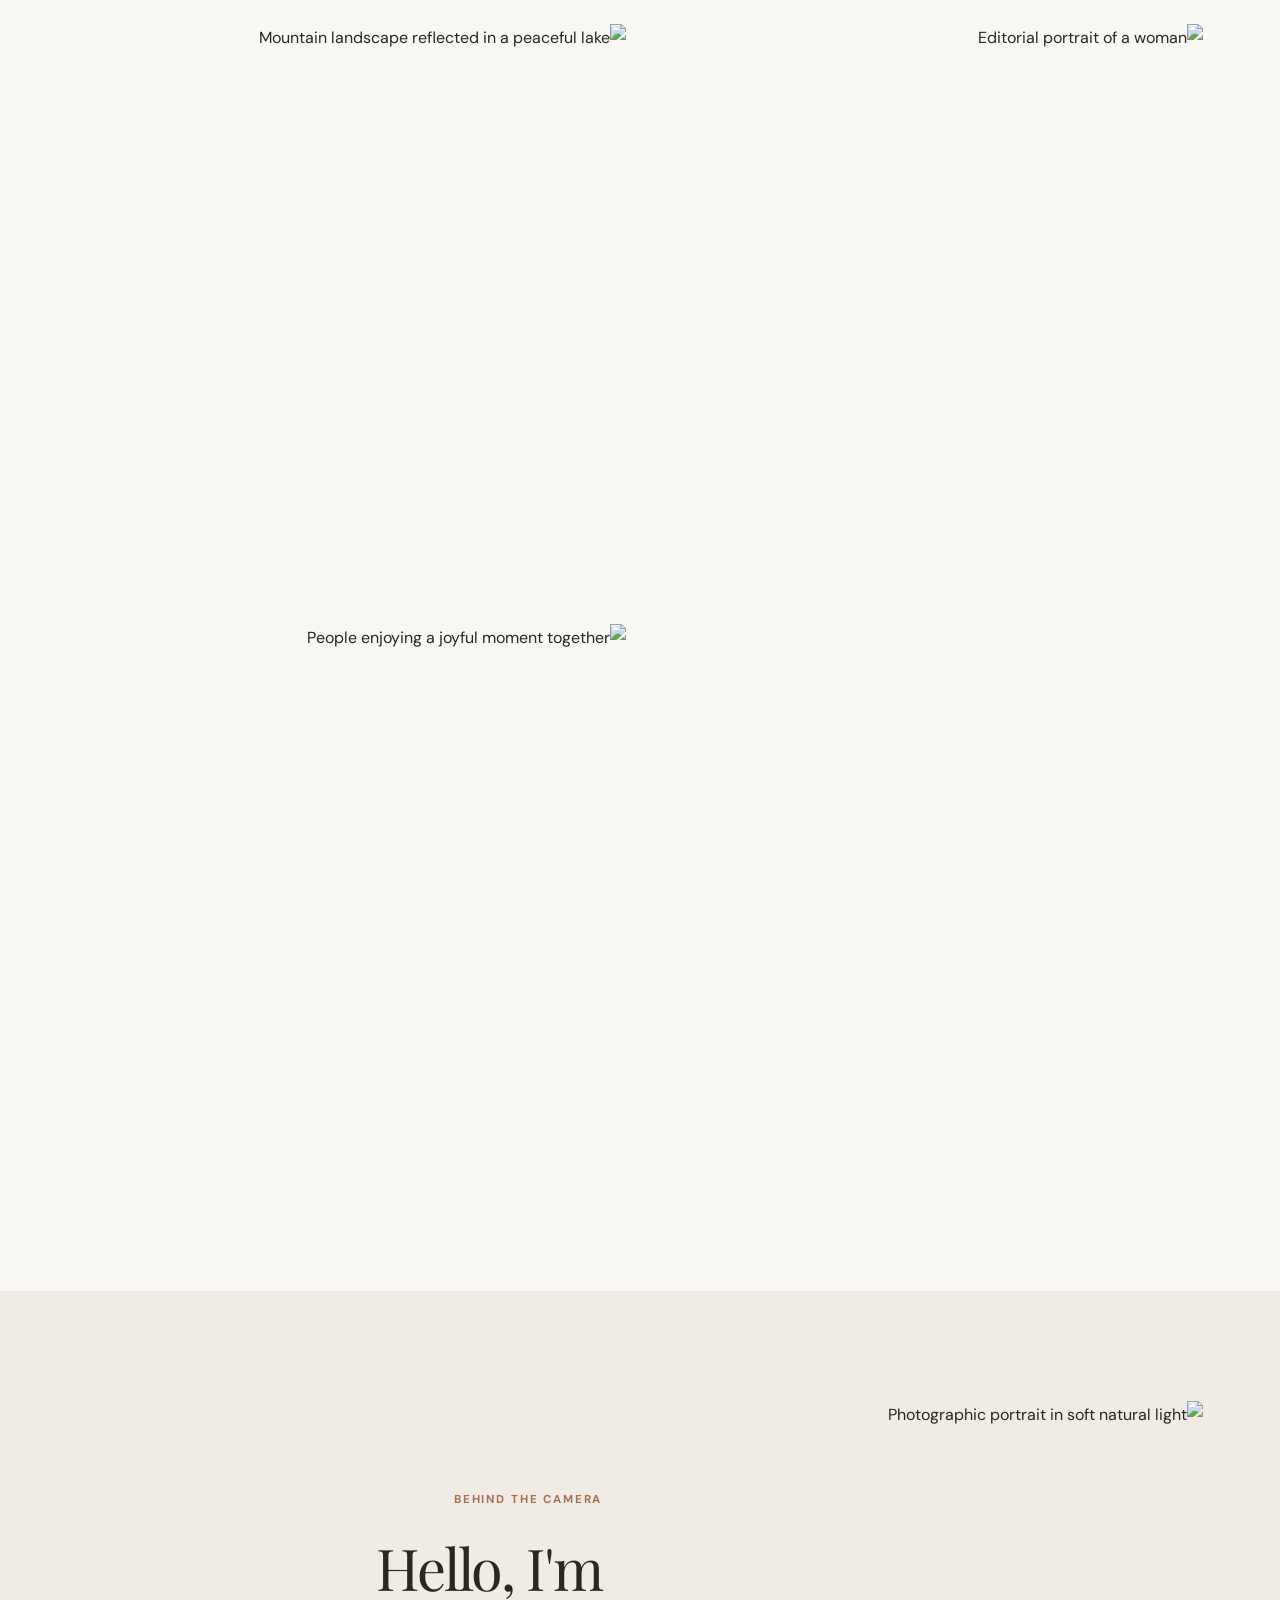
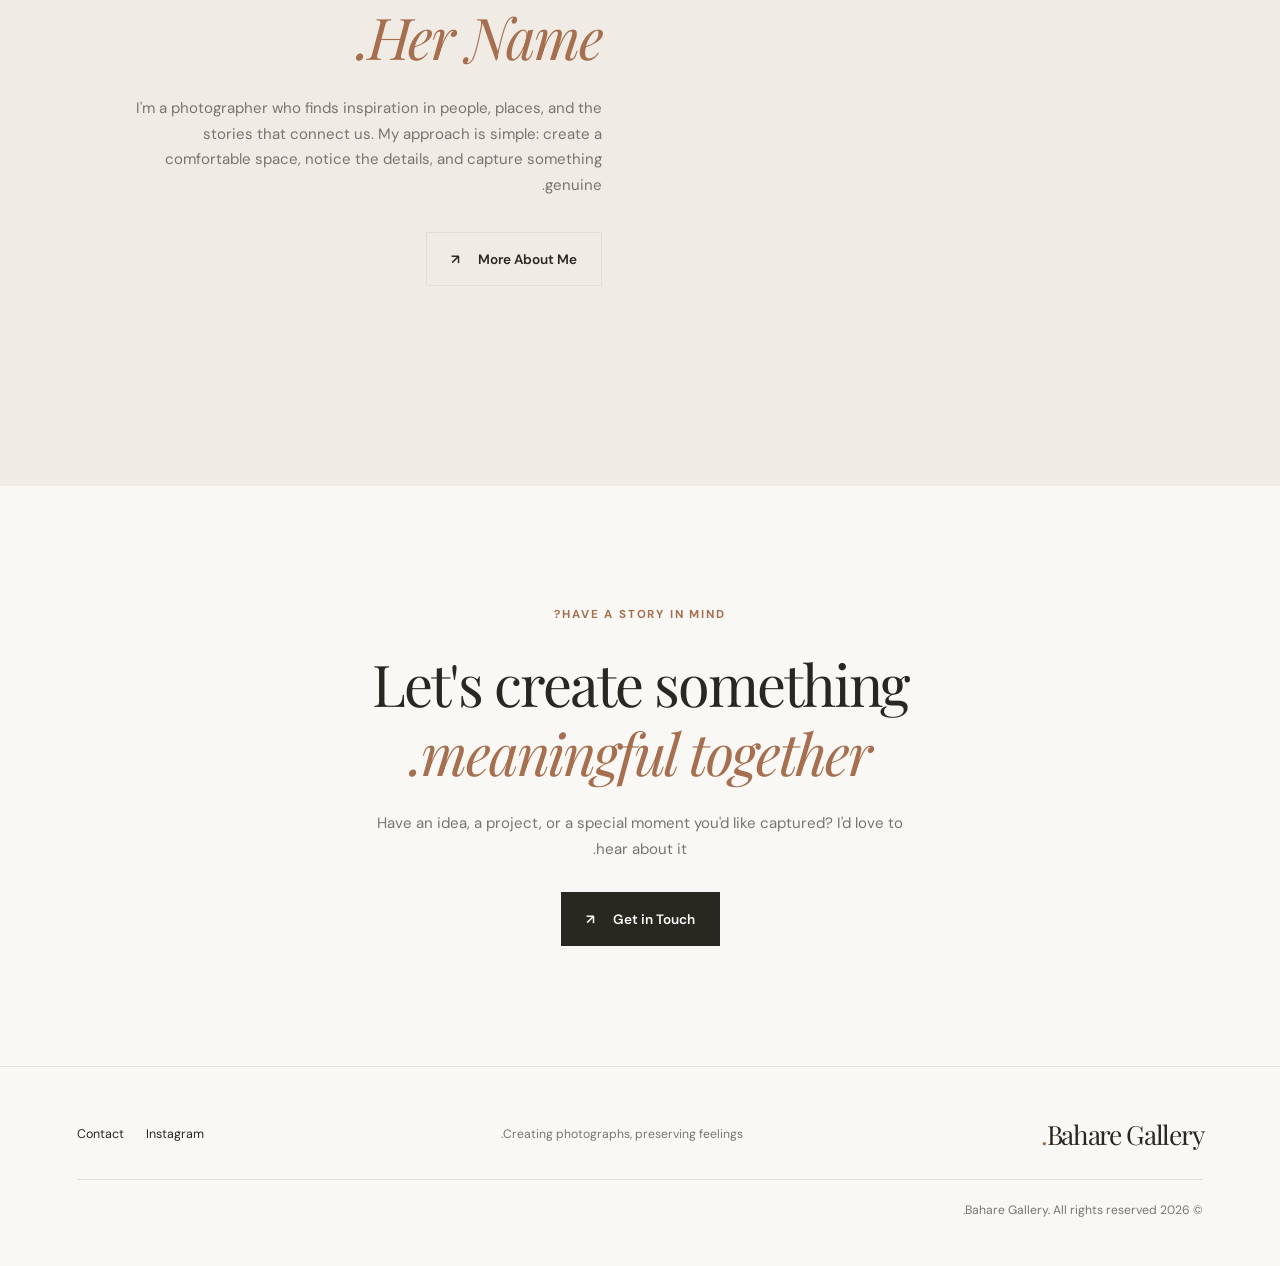
==== commit b3539b9f: "Add Persian language support to index.html Updated index.html to include Persian language support an" ====
--- a/index.html
+++ b/index.html
@@ -1,22 +1,22 @@
-
 <!DOCTYPE html>
-<html lang="en">
+<html lang="fa" dir="rtl" class="i18n-pending">
 <head>
     <meta charset="UTF-8">
     <meta name="viewport" content="width=device-width, initial-scale=1.0">
 
     <meta
         name="description"
+        data-i18n-content="home.desc"
         content="Explore the photography portfolio of a creative photographer, featuring portraits, nature, and special moments."
     >
 
-    <title>Bahare | Photography</title>
-
-    <!-- Google Fonts -->
+    <title data-i18n="home.title">Bahare | Photography</title>
+
+    <!-- Google Fonts (includes Vazirmatn for Persian) -->
     <link rel="preconnect" href="https://fonts.googleapis.com">
     <link rel="preconnect" href="https://fonts.gstatic.com" crossorigin>
     <link
-        href="https://fonts.googleapis.com/css2?family=DM+Sans:wght@400;500;600;700&family=Playfair+Display:wght@400;500;600&display=swap"
+        href="https://fonts.googleapis.com/css2?family=DM+Sans:wght@400;500;600;700&family=Playfair+Display:wght@400;500;600&family=Vazirmatn:wght@400;500;600;700&display=swap"
         rel="stylesheet"
     >
 
@@ -27,10 +27,12 @@
     <link rel="manifest" href="images/site.webmanifest">
 
 
-    <!-- Main stylesheet -->
+    <!-- Stylesheets (lang.css must be last) -->
     <link rel="stylesheet" href="css/style.css">
-
-    <!-- JavaScript -->
+    <link rel="stylesheet" href="css/lang.css">
+
+    <!-- JavaScript (lang.js must come first) -->
+    <script src="js/lang.js" defer></script>
     <script src="js/main.js" defer></script>
 </head>
 
@@ -40,26 +42,31 @@
          HEADER & NAVIGATION
     ========================== -->
     <header class="site-header">
-        <nav class="navbar container" aria-label="Main navigation">
-
-            <a href="index.html" class="logo">
-                Bahare Gallery<span>.</span>
-            </a>
-
-            <ul class="nav-links">
-                <li><a href="index.html" aria-current="page">Home</a></li>
-                <li><a href="pages/portfolio.html">Portfolio</a></li>
-                <li><a href="pages/about.html">About</a></li>
-                <li><a href="pages/contact.html">Contact</a></li>
+        <nav class="navbar container" aria-label="Main navigation" data-i18n-aria="nav.aria">
+
+            <a href="index.html" class="logo" data-i18n="brand">Bahare Gallery<span>.</span></a>
+
+            <ul class="nav-links" id="navigation-links">
+                <li><a href="index.html" aria-current="page" data-i18n="nav.home">Home</a></li>
+                <li><a href="pages/portfolio.html" data-i18n="nav.portfolio">Portfolio</a></li>
+                <li><a href="pages/about.html" data-i18n="nav.about">About</a></li>
+                <li><a href="pages/contact.html" data-i18n="nav.contact">Contact</a></li>
             </ul>
 
-            <a href="pages/contact.html" class="nav-cta">
-                Let's Talk <span aria-hidden="true">↗</span>
-            </a>
+            <a href="pages/contact.html" class="nav-cta" data-i18n="nav.talk">Let's Talk <span aria-hidden="true">↗</span></a>
+
+            <button
+                class="lang-toggle"
+                type="button"
+                data-i18n="lang.btn"
+                data-i18n-aria="lang.aria"
+                aria-label="Switch language"
+            >EN</button>
 
             <button
                 class="menu-toggle"
                 type="button"
+                data-i18n-aria="menu.open"
                 aria-label="Open navigation menu"
                 aria-expanded="false"
                 aria-controls="navigation-links"
@@ -81,34 +88,27 @@
 
             <div class="hero-content">
 
-                <p class="eyebrow">
+                <p class="eyebrow" data-i18n="home.eyebrow">
                     PHOTOGRAPHER & VISUAL STORYTELLER
                 </p>
 
-                <h1 id="hero-title">
+                <h1 id="hero-title" data-i18n="home.h1">
                     Moments that<br>
                     become <em>memories.</em>
                 </h1>
 
-                <p class="hero-description">
+                <p class="hero-description" data-i18n="home.hero.p">
                     I capture the beauty of real moments, honest emotions,
                     and the little details that make every story unique.
                 </p>
 
                 <div class="hero-actions">
-                    <a href="pages/portfolio.html" class="button button-primary">
-                        Explore My Work <span aria-hidden="true">↗</span>
-                    </a>
-
-                    <a href="pages/about.html" class="text-link">
-                        Get to know me
-                    </a>
-                </div>
-
-                <p class="hero-location">
-                    <span aria-hidden="true">✳</span>
-                    Based in Your City · Available for projects
-                </p>
+                    <a href="pages/portfolio.html" class="button button-primary" data-i18n="home.explore">Explore My Work <span aria-hidden="true">↗</span></a>
+
+                    <a href="pages/about.html" class="text-link" data-i18n="home.know">Get to know me</a>
+                </div>
+
+                <p class="hero-location" data-i18n="home.location"><span aria-hidden="true">✳</span> Based in Your City · Available for projects</p>
 
             </div>
 
@@ -118,12 +118,13 @@
                     class="hero-image"
                     src="https://images.unsplash.com/photo-1534528741775-53994a69daeb?auto=format&fit=crop&w=1100&q=85"
                     alt="Portrait photograph of a woman in natural light"
+                    data-i18n-alt="home.hero.alt"
                     fetchpriority="high"
                 >
 
                 <div class="image-caption">
-                    <span>01 / SELECTED FRAME</span>
-                    <span>Portraits & Stories</span>
+                    <span data-i18n="home.cap1">01 / SELECTED FRAME</span>
+                    <span data-i18n="home.cap2">Portraits & Stories</span>
                 </div>
 
                 <span class="hero-decoration" aria-hidden="true">✳</span>
@@ -139,14 +140,14 @@
         <section class="intro-section">
             <div class="container intro-content">
 
-                <p class="eyebrow">A LITTLE ABOUT MY WORK</p>
-
-                <h2>
+                <p class="eyebrow" data-i18n="home.intro.eyebrow">A LITTLE ABOUT MY WORK</p>
+
+                <h2 data-i18n="home.intro.h2">
                     Photography is more than what we see.
                     It's <em>what we feel.</em>
                 </h2>
 
-                <p>
+                <p data-i18n="home.intro.p">
                     From quiet everyday moments to life's biggest celebrations,
                     I believe every photograph should tell a story worth
                     remembering.
@@ -167,13 +168,11 @@
             <div class="section-heading">
 
                 <div>
-                    <p class="eyebrow">A FEW FAVORITES</p>
-                    <h2 id="portfolio-title">Selected <em>work.</em></h2>
-                </div>
-
-                <a href="pages/portfolio.html" class="text-link">
-                    View all projects <span aria-hidden="true">↗</span>
-                </a>
+                    <p class="eyebrow" data-i18n="home.sel.eyebrow">A FEW FAVORITES</p>
+                    <h2 id="portfolio-title" data-i18n="home.sel.h2">Selected <em>work.</em></h2>
+                </div>
+
+                <a href="pages/portfolio.html" class="text-link" data-i18n="home.sel.all">View all projects <span aria-hidden="true">↗</span></a>
 
             </div>
 
@@ -183,17 +182,19 @@
                     href="pages/portfolio.html"
                     class="portfolio-card portfolio-card-large"
                     aria-label="Explore portrait photography"
+                    data-i18n-aria="home.card.portrait.aria"
                 >
                     <img
                         src="https://images.unsplash.com/photo-1531123897727-8f129e1688ce?auto=format&fit=crop&w=1000&q=85"
                         alt="Editorial portrait of a woman"
+                        data-i18n-alt="alt.editorial"
                         loading="lazy"
                     >
 
                     <div class="portfolio-card-info">
                         <div>
-                            <h3>Portraits</h3>
-                            <p>People, personality, and emotion</p>
+                            <h3 data-i18n="cat.portrait">Portraits</h3>
+                            <p data-i18n="home.card.portrait.p">People, personality, and emotion</p>
                         </div>
                         <span aria-hidden="true">↗</span>
                     </div>
@@ -203,17 +204,19 @@
                     href="pages/portfolio.html"
                     class="portfolio-card"
                     aria-label="Explore nature photography"
+                    data-i18n-aria="home.card.nature.aria"
                 >
                     <img
                         src="https://images.unsplash.com/photo-1470770841072-f978cf4d019e?auto=format&fit=crop&w=900&q=85"
                         alt="Mountain landscape reflected in a peaceful lake"
+                        data-i18n-alt="home.card.nature.alt"
                         loading="lazy"
                     >
 
                     <div class="portfolio-card-info">
                         <div>
-                            <h3>Nature</h3>
-                            <p>The world, beautifully still</p>
+                            <h3 data-i18n="cat.nature">Nature</h3>
+                            <p data-i18n="home.card.nature.p">The world, beautifully still</p>
                         </div>
                         <span aria-hidden="true">↗</span>
                     </div>
@@ -223,17 +226,19 @@
                     href="pages/portfolio.html"
                     class="portfolio-card"
                     aria-label="Explore lifestyle photography"
+                    data-i18n-aria="home.card.lifestyle.aria"
                 >
                     <img
                         src="https://images.unsplash.com/photo-1511988617509-a57c8a288659?auto=format&fit=crop&w=900&q=85"
                         alt="People enjoying a joyful moment together"
+                        data-i18n-alt="home.card.lifestyle.alt"
                         loading="lazy"
                     >
 
                     <div class="portfolio-card-info">
                         <div>
-                            <h3>Lifestyle</h3>
-                            <p>Unscripted, natural moments</p>
+                            <h3 data-i18n="cat.lifestyle">Lifestyle</h3>
+                            <p data-i18n="home.card.lifestyle.p">Unscripted, natural moments</p>
                         </div>
                         <span aria-hidden="true">↗</span>
                     </div>
@@ -254,29 +259,28 @@
                     <img
                         src="https://images.unsplash.com/photo-1488426862026-3ee34a7d66df?auto=format&fit=crop&w=900&q=85"
                         alt="Photographic portrait in soft natural light"
+                        data-i18n-alt="home.about.alt"
                         loading="lazy"
                     >
                 </div>
 
                 <div class="about-content">
 
-                    <p class="eyebrow">BEHIND THE CAMERA</p>
-
-                    <h2>
+                    <p class="eyebrow" data-i18n="home.about.eyebrow">BEHIND THE CAMERA</p>
+
+                    <h2 data-i18n="home.about.h2">
                         Hello, I'm<br>
-                        <em>Bahare.</em>
+                        <em>Her Name.</em>
                     </h2>
 
-                    <p>
+                    <p data-i18n="home.about.p">
                         I'm a photographer who finds inspiration in people,
                         places, and the stories that connect us. My approach
                         is simple: create a comfortable space, notice the
                         details, and capture something genuine.
                     </p>
 
-                    <a href="pages/about.html" class="button button-outline">
-                        More About Me <span aria-hidden="true">↗</span>
-                    </a>
+                    <a href="pages/about.html" class="button button-outline" data-i18n="home.about.btn">More About Me <span aria-hidden="true">↗</span></a>
 
                 </div>
 
@@ -289,21 +293,19 @@
         ========================== -->
         <section class="contact-section container">
 
-            <p class="eyebrow">HAVE A STORY IN MIND?</p>
-
-            <h2>
+            <p class="eyebrow" data-i18n="home.cta.eyebrow">HAVE A STORY IN MIND?</p>
+
+            <h2 data-i18n="home.cta.h2">
                 Let's create something<br>
                 <em>meaningful together.</em>
             </h2>
 
-            <p>
+            <p data-i18n="home.cta.p">
                 Have an idea, a project, or a special moment you'd like
                 captured? I'd love to hear about it.
             </p>
 
-            <a href="pages/contact.html" class="button button-primary">
-                Get in Touch <span aria-hidden="true">↗</span>
-            </a>
+            <a href="pages/contact.html" class="button button-primary" data-i18n="cta.touch">Get in Touch <span aria-hidden="true">↗</span></a>
 
         </section>
 
@@ -317,28 +319,22 @@
 
         <div class="container footer-content">
 
-            <a href="index.html" class="logo">
-                Bahare Gallery<span>.</span>
-            </a>
-
-            <p>Creating photographs, preserving feelings.</p>
-
-            <div class="social-links" aria-label="Social media">
+            <a href="index.html" class="logo" data-i18n="brand">Bahare Gallery<span>.</span></a>
+
+            <p data-i18n="footer.tagline">Creating photographs, preserving feelings.</p>
+
+            <div class="social-links" aria-label="Social media" data-i18n-aria="footer.social">
                 <a
                     href="https://www.instagram.com/"
                     target="_blank"
                     rel="noopener noreferrer"
-                >
-                    Instagram
-                </a>
-
-                <a href="pages/contact.html">Contact</a>
-            </div>
-
-            <p class="copyright">
-                &copy; <span id="current-year">2026</span> Bahare Gallery.
-                All rights reserved.
-            </p>
+                    data-i18n="footer.instagram"
+                >Instagram</a>
+
+                <a href="pages/contact.html" data-i18n="footer.contact">Contact</a>
+            </div>
+
+            <p class="copyright" data-i18n="footer.rights">&copy; <span id="current-year">2026</span> Bahare Gallery. All rights reserved.</p>
 
         </div>
 
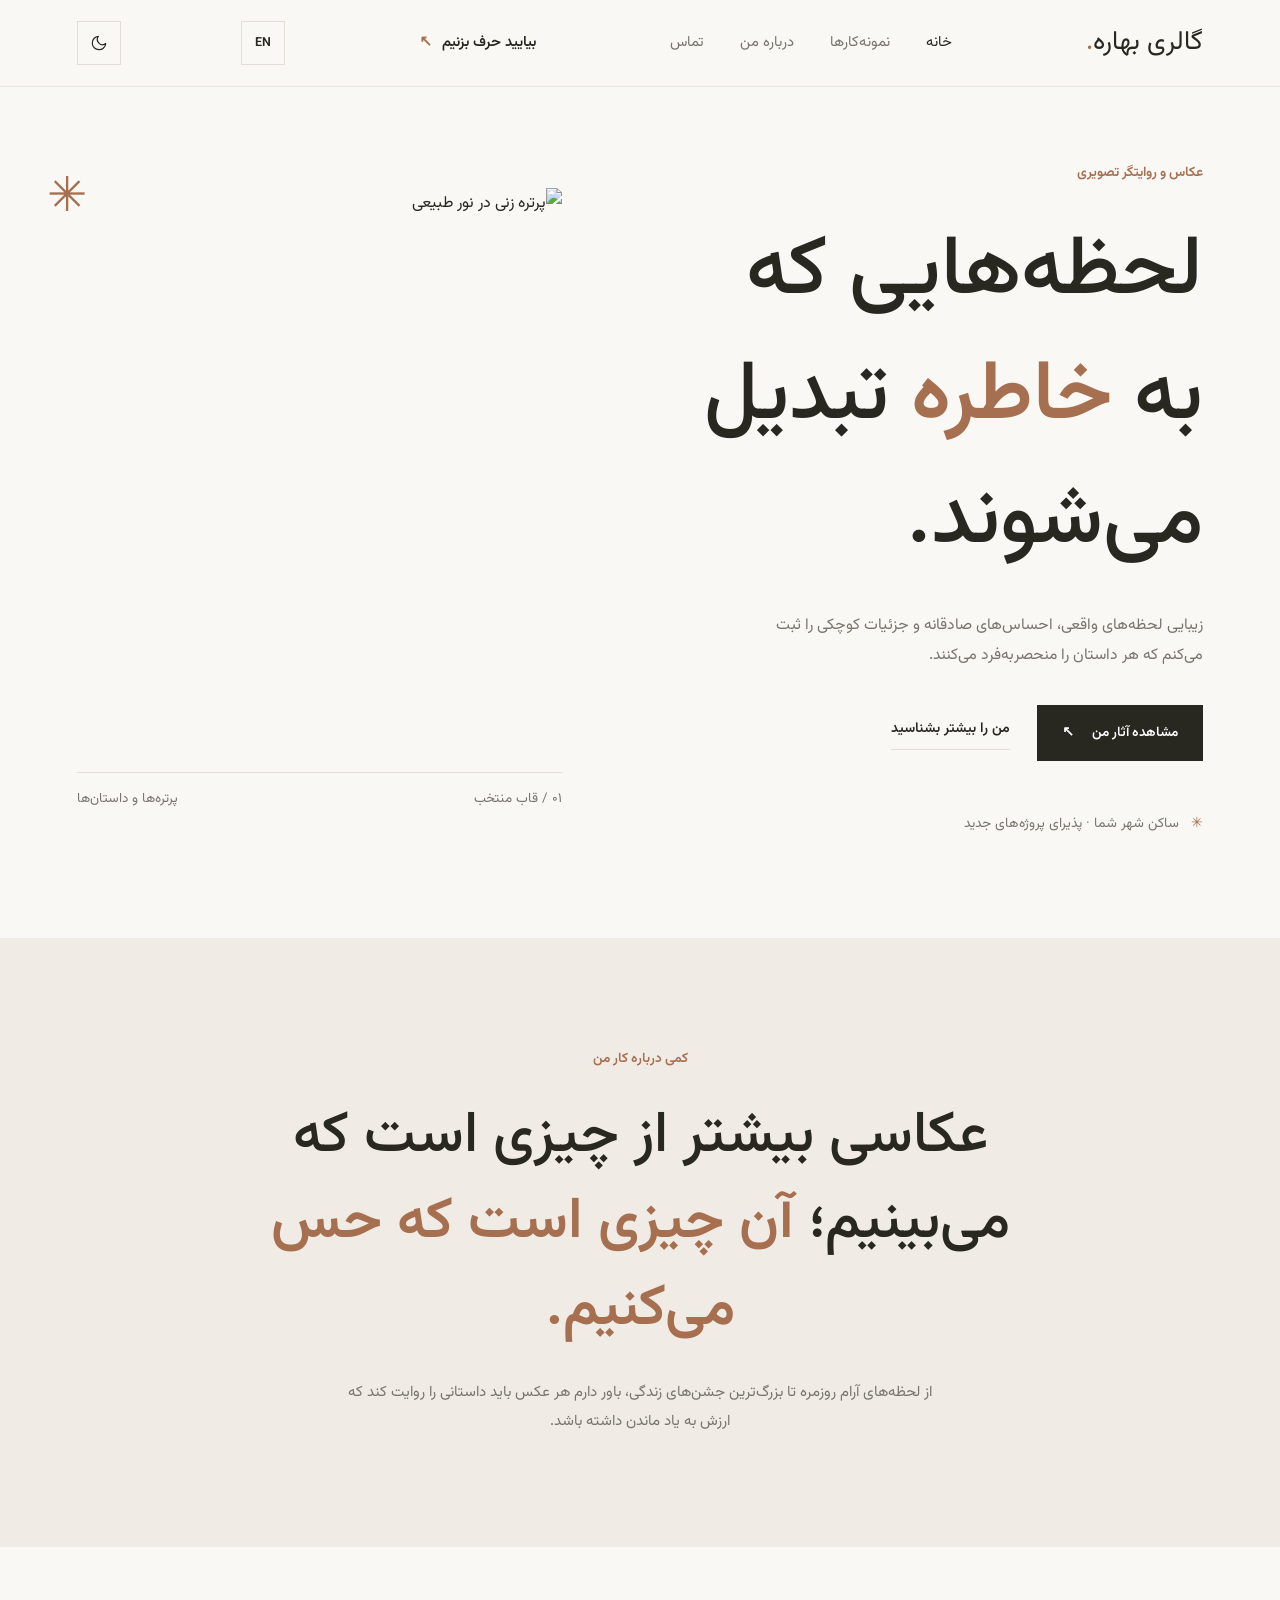
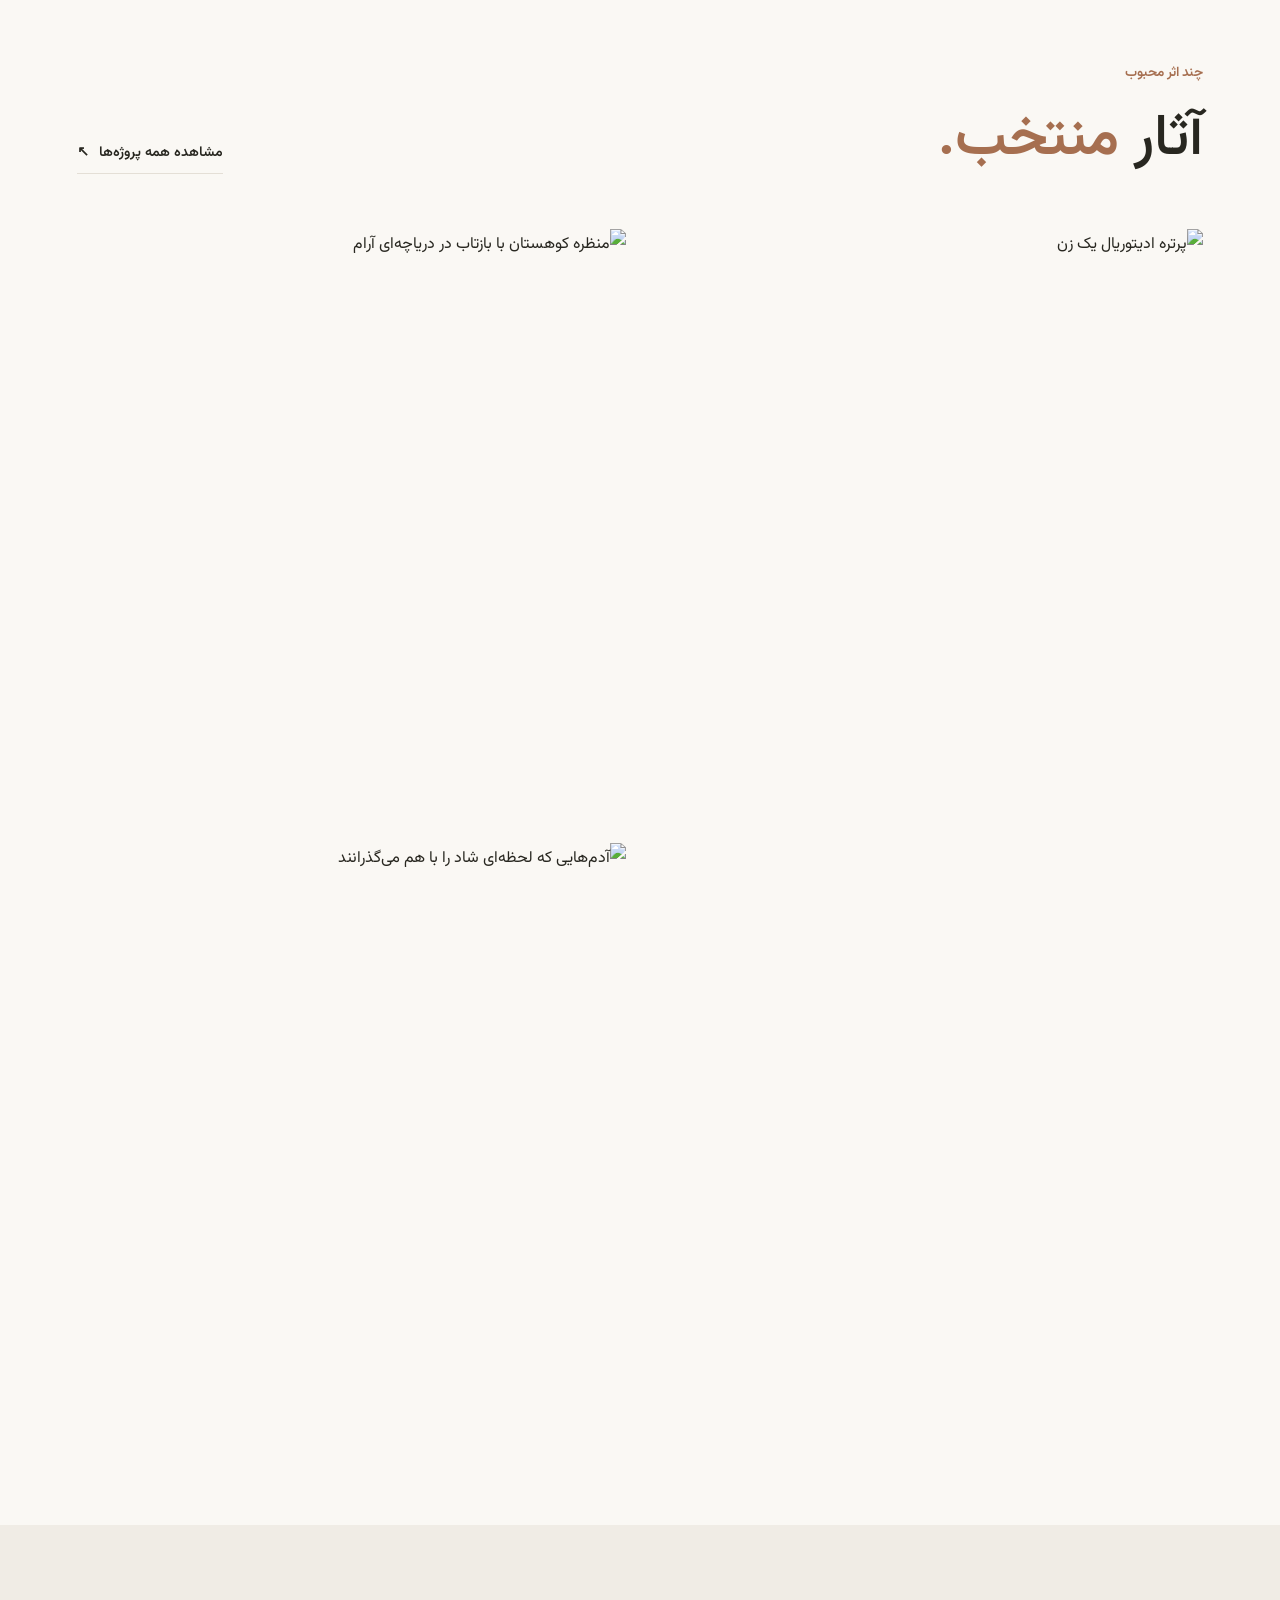
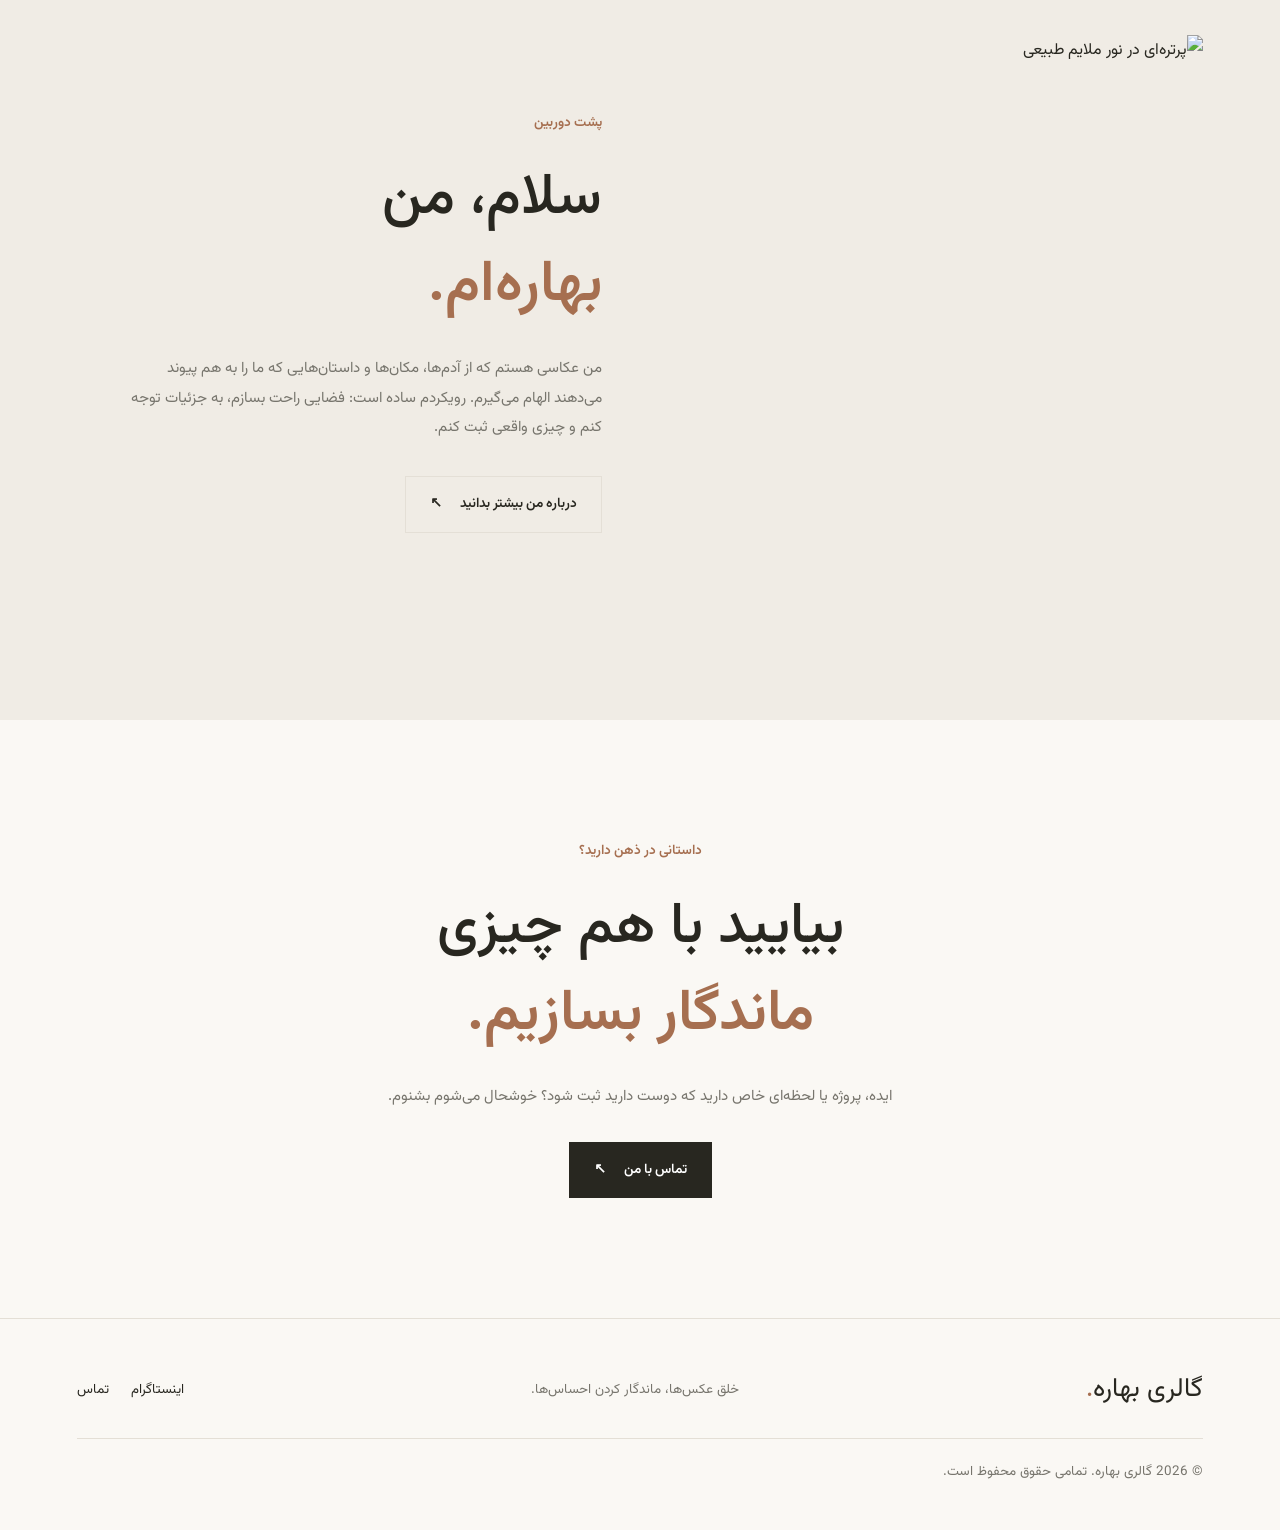
==== commit def51f85: "Refactor index.html for theme toggle and structure (dark mode) Updated the HTML structure, including" ====
--- a/index.html
+++ b/index.html
@@ -27,11 +27,13 @@
     <link rel="manifest" href="images/site.webmanifest">
 
 
-    <!-- Stylesheets (lang.css must be last) -->
+    <!-- Stylesheets (theme.css must be last) -->
     <link rel="stylesheet" href="css/style.css">
     <link rel="stylesheet" href="css/lang.css">
-
-    <!-- JavaScript (lang.js must come first) -->
+    <link rel="stylesheet" href="css/theme.css">
+
+    <!-- JavaScript (theme.js, then lang.js, must come first) -->
+    <script src="js/theme.js" defer></script>
     <script src="js/lang.js" defer></script>
     <script src="js/main.js" defer></script>
 </head>
@@ -62,6 +64,27 @@
                 data-i18n-aria="lang.aria"
                 aria-label="Switch language"
             >EN</button>
+
+            <button
+                class="theme-toggle"
+                type="button"
+                aria-label="Switch to dark mode"
+            >
+                <svg class="icon-moon" viewBox="0 0 24 24" fill="none" stroke="currentColor" stroke-width="1.6" stroke-linecap="round" stroke-linejoin="round" aria-hidden="true">
+                    <path d="M21 12.79A9 9 0 1 1 11.21 3 7 7 0 0 0 21 12.79z"/>
+                </svg>
+                <svg class="icon-sun" viewBox="0 0 24 24" fill="none" stroke="currentColor" stroke-width="1.6" stroke-linecap="round" stroke-linejoin="round" aria-hidden="true">
+                    <circle cx="12" cy="12" r="5"/>
+                    <line x1="12" y1="1" x2="12" y2="3"/>
+                    <line x1="12" y1="21" x2="12" y2="23"/>
+                    <line x1="4.22" y1="4.22" x2="5.64" y2="5.64"/>
+                    <line x1="18.36" y1="18.36" x2="19.78" y2="19.78"/>
+                    <line x1="1" y1="12" x2="3" y2="12"/>
+                    <line x1="21" y1="12" x2="23" y2="12"/>
+                    <line x1="4.22" y1="19.78" x2="5.64" y2="18.36"/>
+                    <line x1="18.36" y1="5.64" x2="19.78" y2="4.22"/>
+                </svg>
+            </button>
 
             <button
                 class="menu-toggle"
--- a/css/lang.css
+++ b/css/lang.css
@@ -0,0 +1,194 @@
+/* ========================================
+   LANGUAGE SUPPORT (Persian / RTL + English / LTR)
+   Load this file LAST, after style.css and the page CSS.
+======================================== */
+
+
+/* ----------------------------------------
+   1. NO FLASH OF WRONG LANGUAGE
+   The page is hidden for a split second until lang.js
+   applies the saved language. If JavaScript ever fails,
+   the animation shows the page after 1.5 seconds anyway.
+---------------------------------------- */
+
+html.i18n-pending body {
+    opacity: 0;
+    animation: i18n-show 0s 1.5s forwards;
+}
+
+@keyframes i18n-show {
+    to { opacity: 1; }
+}
+
+
+/* ----------------------------------------
+   2. LANGUAGE BUTTON
+---------------------------------------- */
+
+.lang-toggle {
+    min-width: 44px;
+    height: 44px;
+    padding: 0 12px;
+    border: 1px solid var(--color-border);
+    background: transparent;
+    color: var(--color-text);
+    font-family: var(--font-body);
+    font-size: 0.78rem;
+    font-weight: 600;
+    cursor: pointer;
+    transition: background var(--transition),
+                color var(--transition),
+                border-color var(--transition);
+}
+
+.lang-toggle:hover {
+    background: var(--color-text);
+    border-color: var(--color-text);
+    color: white;
+}
+
+
+/* ----------------------------------------
+   3. PERSIAN FONT & TYPOGRAPHY
+   Persian letters connect, so letter-spacing must be 0
+   and italics / uppercase effects are turned off.
+---------------------------------------- */
+
+html[lang="fa"] {
+    --font-heading: "Vazirmatn", Tahoma, Arial, sans-serif;
+    --font-body: "Vazirmatn", Tahoma, Arial, sans-serif;
+}
+
+html[lang="fa"] body {
+    line-height: 1.95;
+}
+
+html[lang="fa"] h1,
+html[lang="fa"] h2,
+html[lang="fa"] h3,
+html[lang="fa"] .contact-hero h1,
+html[lang="fa"] .contact-details h2,
+html[lang="fa"] .contact-form-wrapper h2,
+html[lang="fa"] .services-note h3 {
+    font-family: var(--font-heading);
+    font-weight: 500;
+    letter-spacing: 0;
+    line-height: 1.5;
+}
+
+html[lang="fa"] .logo,
+html[lang="fa"] .eyebrow,
+html[lang="fa"] .image-caption,
+html[lang="fa"] .contact-item > span {
+    letter-spacing: 0;
+    text-transform: none;
+}
+
+html[lang="fa"] em,
+html[lang="fa"] .photo-note {
+    font-style: normal;
+}
+
+html[lang="fa"] em {
+    font-weight: 600;
+}
+
+/* Persian glyphs look small at tiny sizes, so nudge a few up. */
+html[lang="fa"] .eyebrow          { font-size: 0.85rem; font-weight: 600; }
+html[lang="fa"] .nav-links a,
+html[lang="fa"] .nav-cta          { font-size: 0.92rem; }
+html[lang="fa"] .hero-location,
+html[lang="fa"] .gallery-count,
+html[lang="fa"] .form-note        { font-size: 0.86rem; }
+html[lang="fa"] .image-caption,
+html[lang="fa"] .social-links,
+html[lang="fa"] .footer-content > p { font-size: 0.84rem; }
+html[lang="fa"] .filter-button,
+html[lang="fa"] .gallery-item-caption { font-size: 0.9rem; }
+html[lang="fa"] .portfolio-card-info p,
+html[lang="fa"] .approach-list p  { font-size: 0.92rem; }
+html[lang="fa"] .photo-note       { font-size: 1.05rem; }
+
+
+/* ----------------------------------------
+   4. RTL LAYOUT FIXES
+   Flexbox and grid flip automatically.
+   These fix the places that used left / right.
+---------------------------------------- */
+
+html[dir="rtl"] .photo-note {
+    right: auto;
+    left: 0;
+}
+
+html[dir="rtl"] .hero-decoration {
+    right: auto;
+    left: -30px;
+}
+
+html[dir="rtl"] .hero-location span {
+    margin-right: 0;
+    margin-left: 8px;
+}
+
+html[dir="rtl"] .gallery-item {
+    text-align: right;
+}
+
+/* Arrows ↗ point the other way in RTL (they become ↖). */
+html[dir="rtl"] .button span[aria-hidden="true"],
+html[dir="rtl"] .text-link span[aria-hidden="true"],
+html[dir="rtl"] .nav-cta span[aria-hidden="true"],
+html[dir="rtl"] .portfolio-card-info > span,
+html[dir="rtl"] .gallery-item-caption span[aria-hidden="true"],
+html[dir="rtl"] .submit-button span[aria-hidden="true"] {
+    display: inline-block;
+    transform: scaleX(-1);
+}
+
+/* Emails, usernames and links keep their natural direction. */
+.contact-item a {
+    unicode-bidi: plaintext;
+}
+
+.form-field input[type="email"],
+.form-field input[type="date"] {
+    direction: ltr;
+    text-align: start;
+}
+
+html[dir="rtl"] .form-field input[type="email"]::placeholder {
+    text-align: left;
+}
+
+/* The photo viewer keeps ← on the left and → on the right. */
+.lightbox {
+    direction: ltr;
+}
+
+
+/* ----------------------------------------
+   5. MOBILE
+---------------------------------------- */
+
+@media (max-width: 650px) {
+    .lang-toggle {
+        margin-inline-end: 10px;
+    }
+
+    html[dir="rtl"] .nav-cta {
+        margin-left: 10px;
+        margin-right: auto;
+    }
+
+    html[dir="rtl"] .hero-decoration {
+        right: auto;
+        left: -10px;
+    }
+}
+
+@media (max-width: 380px) {
+    .lang-toggle {
+        margin-inline-start: auto;
+    }
+}
--- a/css/theme.css
+++ b/css/theme.css
@@ -0,0 +1,168 @@
+/* ========================================
+   THEME: LIGHT / DARK MODE
+   Load this file LAST (after lang.css).
+
+   TO CHANGE THE DARK COLOURS: edit the values in
+   section 1. To change the light colours, edit the
+   variables at the top of style.css.
+======================================== */
+
+
+/* ----------------------------------------
+   1. DARK COLOURS
+---------------------------------------- */
+
+html[data-theme="light"] {
+    color-scheme: light;
+}
+
+html[data-theme="dark"] {
+    color-scheme: dark;
+
+    --color-bg: #161512;
+    --color-surface: #1f1d19;
+    --color-text: #efebe3;
+    --color-muted: #a39f94;
+    --color-accent: #d08f6c;
+    --color-border: #34312b;
+}
+
+/* Avoid a bright flash while the page loads for dark-mode devices. */
+@media (prefers-color-scheme: dark) {
+    html.i18n-pending:not([data-theme="light"]) {
+        background: #161512;
+    }
+}
+
+
+/* ----------------------------------------
+   2. PLACES WHERE THE ORIGINAL CSS USED
+      FIXED COLOURS (white text, light glass, etc.)
+---------------------------------------- */
+
+html[data-theme="dark"] .site-header {
+    background: rgb(22 21 18 / 92%);
+    border-bottom-color: rgb(52 49 43 / 70%);
+}
+
+/* Buttons that were "dark with white text" become
+   "light with dark text". */
+html[data-theme="dark"] .button-primary,
+html[data-theme="dark"] .submit-button,
+html[data-theme="dark"] .filter-button.is-active {
+    color: var(--color-bg);
+}
+
+html[data-theme="dark"] .button-outline:hover,
+html[data-theme="dark"] .lang-toggle:hover,
+html[data-theme="dark"] .theme-toggle:hover {
+    color: var(--color-bg);
+}
+
+html[data-theme="dark"] .submit-button:hover {
+    color: var(--color-text);
+}
+
+html[data-theme="dark"] .contact-form-wrapper {
+    background: rgb(255 255 255 / 3%);
+}
+
+
+/* ----------------------------------------
+   3. THEME BUTTON
+---------------------------------------- */
+
+.theme-toggle {
+    display: grid;
+    place-items: center;
+    flex-shrink: 0;
+    width: 44px;
+    height: 44px;
+    padding: 0;
+    border: 1px solid var(--color-border);
+    background: transparent;
+    color: var(--color-text);
+    cursor: pointer;
+    transition: background var(--transition),
+                color var(--transition),
+                border-color var(--transition);
+}
+
+.theme-toggle:hover {
+    background: var(--color-text);
+    border-color: var(--color-text);
+    color: var(--color-bg);
+}
+
+.theme-toggle svg {
+    width: 18px;
+    height: 18px;
+}
+
+/* Light mode shows the moon (click = go dark).
+   Dark mode shows the sun (click = go light). */
+.theme-toggle .icon-sun {
+    display: none;
+}
+
+html[data-theme="dark"] .theme-toggle .icon-sun {
+    display: block;
+}
+
+html[data-theme="dark"] .theme-toggle .icon-moon {
+    display: none;
+}
+
+/* Bring the two small buttons a little closer on desktop. */
+.lang-toggle + .theme-toggle {
+    margin-inline-start: -14px;
+}
+
+
+/* ----------------------------------------
+   4. SMOOTH COLOUR CHANGE WHEN TOGGLING
+   (theme.js adds this class for a split second)
+---------------------------------------- */
+
+html.theme-animating *,
+html.theme-animating *::before,
+html.theme-animating *::after {
+    transition: background-color 300ms ease,
+                color 300ms ease,
+                border-color 300ms ease !important;
+}
+
+
+/* ----------------------------------------
+   5. MOBILE
+---------------------------------------- */
+
+@media (max-width: 650px) {
+    .lang-toggle + .theme-toggle {
+        margin-inline-start: 0;
+    }
+
+    .theme-toggle {
+        margin-inline-end: 10px;
+    }
+}
+
+/* On narrow phones, hide the small "Let's Talk" link so the
+   three buttons fit on one line. Contact is still in the menu. */
+@media (max-width: 440px) {
+    .nav-cta {
+        display: none;
+    }
+
+    .lang-toggle {
+        margin-inline-start: auto;
+    }
+
+    .lang-toggle,
+    .theme-toggle {
+        width: 40px;
+        height: 40px;
+        min-width: 40px;
+        padding: 0;
+    }
+}
